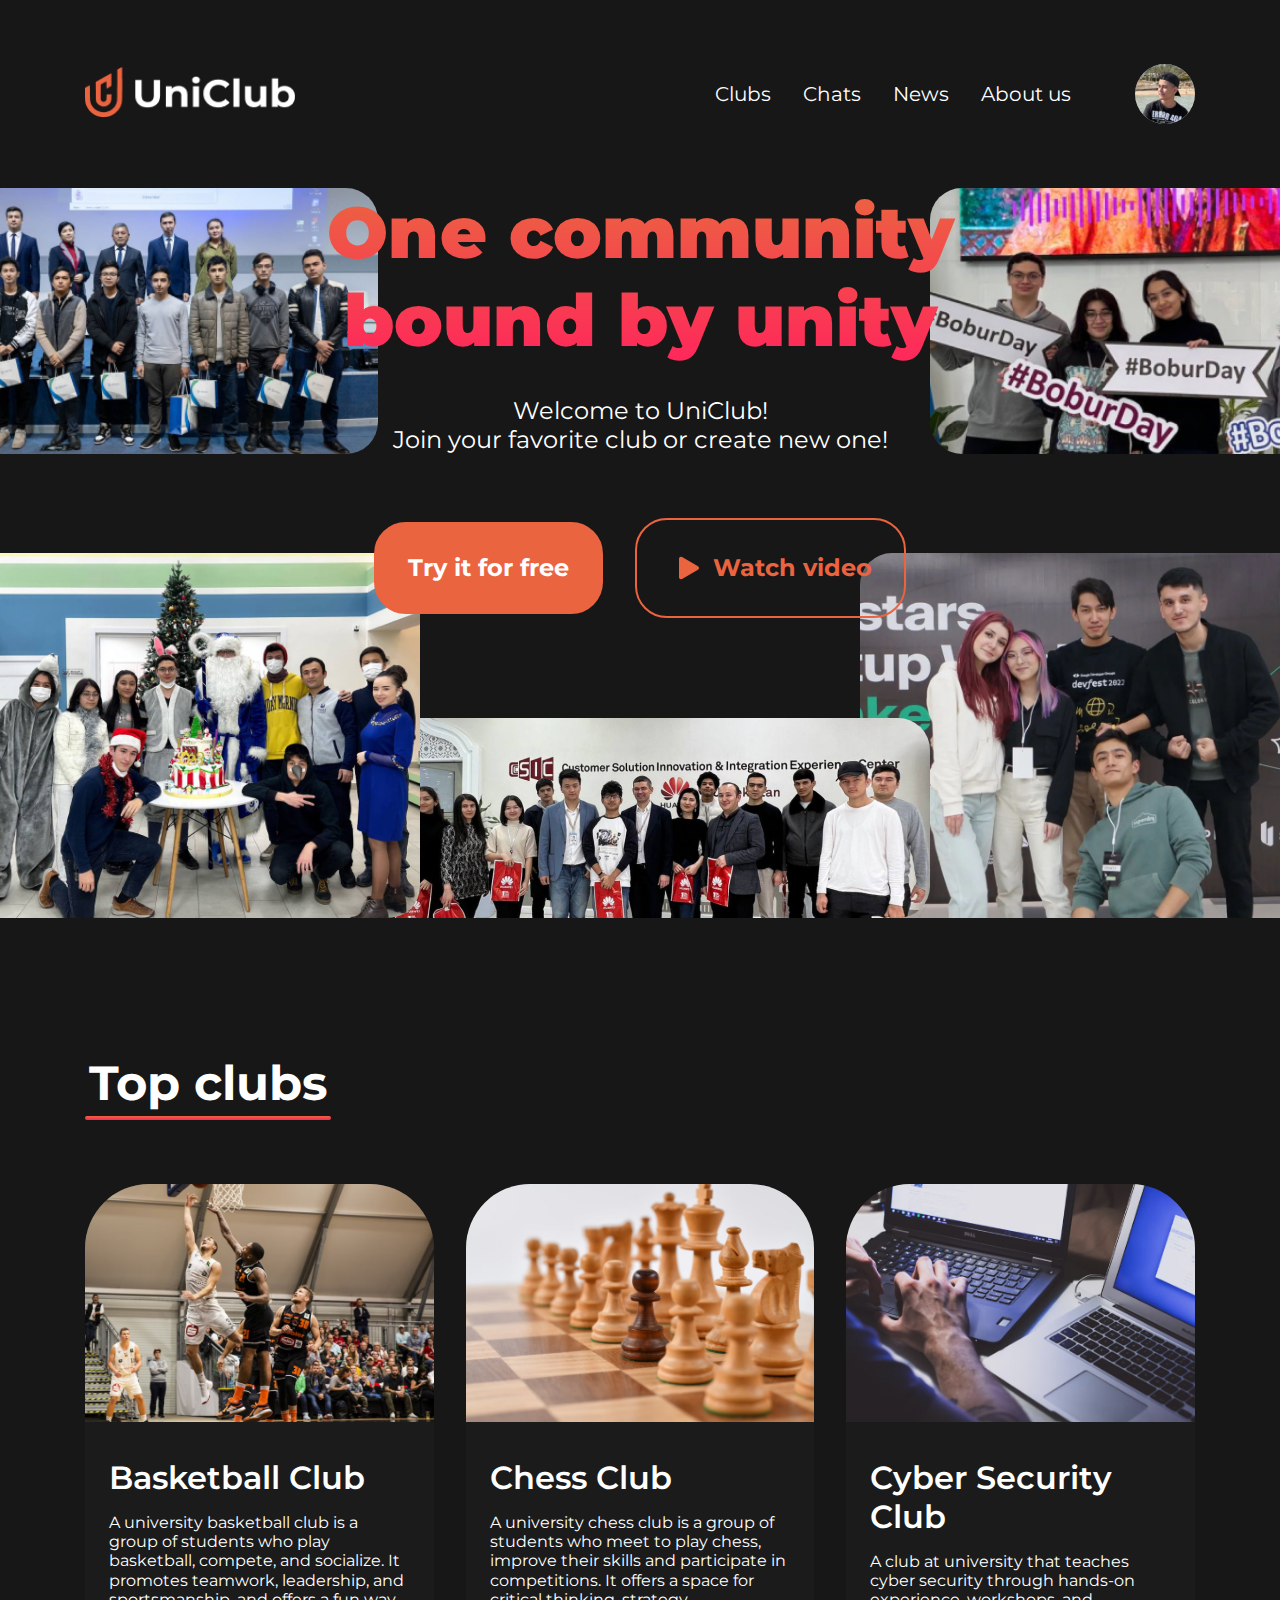
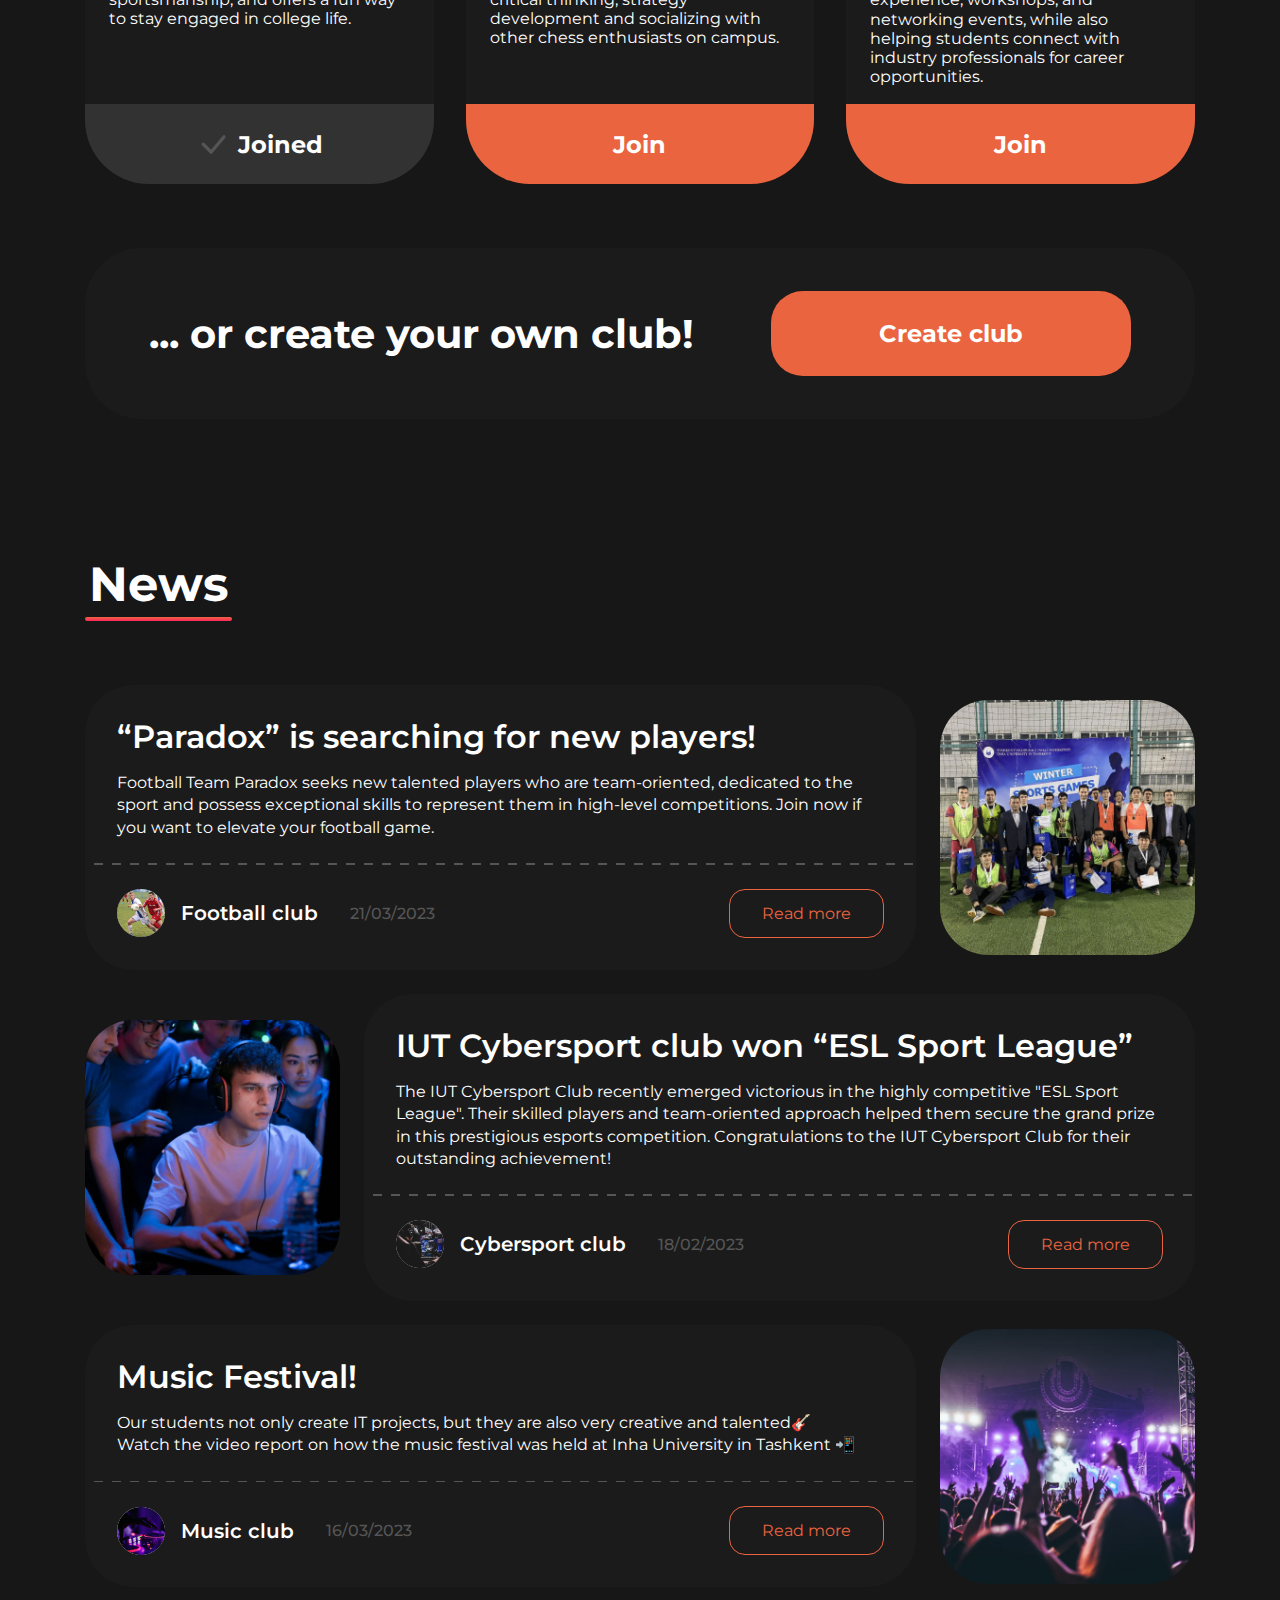
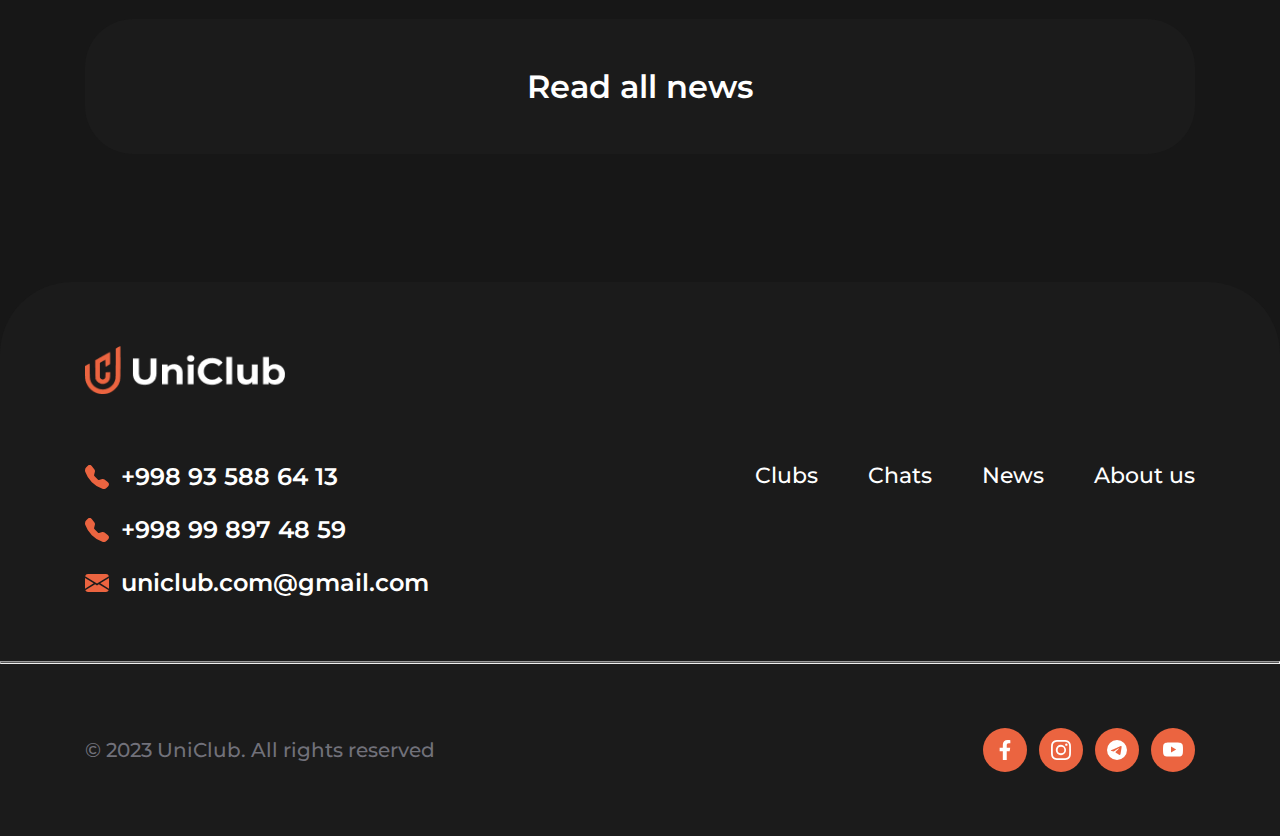
==== index.html @ 775b11ad "first commit" ====
<!DOCTYPE html>
<html lang="en">

<head>
    <meta charset="UTF-8">
    <meta http-equiv="X-UA-Compatible" content="IE=edge">
    <meta name="viewport" content="width=device-width, initial-scale=1.0">
    <title>UniClub / Main</title>
    <link rel="stylesheet" href="css/base.css">
    <link rel="stylesheet" href="css/style.css">
    <script defer src="scripts/video.js"></script>
    <script defer src="scripts/script.js"></script>
</head>

<body>
    <!-- svg sprites -->
    <svg style="display: none;" xmlns="http://www.w3.org/2000/svg">
        <symbol id="icon-play" viewBox="0 0 16 16">
            <path
                d="m11.596 8.697-6.363 3.692c-.54.313-1.233-.066-1.233-.697V4.308c0-.63.692-1.01 1.233-.696l6.363 3.692a.802.802 0 0 1 0 1.393z" />
        </symbol>

        <symbol id="icon-arrow__right" viewBox="0 0 16 16">
            <path
                d="M8 0a8 8 0 1 1 0 16A8 8 0 0 1 8 0zM4.5 7.5a.5.5 0 0 0 0 1h5.793l-2.147 2.146a.5.5 0 0 0 .708.708l3-3a.5.5 0 0 0 0-.708l-3-3a.5.5 0 1 0-.708.708L10.293 7.5H4.5z" />
        </symbol>

        <symbol id="icon-tel" viewBox="0 0 16 16">
            <path fill-rule="evenodd"
                d="M1.885.511a1.745 1.745 0 0 1 2.61.163L6.29 2.98c.329.423.445.974.315 1.494l-.547 2.19a.678.678 0 0 0 .178.643l2.457 2.457a.678.678 0 0 0 .644.178l2.189-.547a1.745 1.745 0 0 1 1.494.315l2.306 1.794c.829.645.905 1.87.163 2.611l-1.034 1.034c-.74.74-1.846 1.065-2.877.702a18.634 18.634 0 0 1-7.01-4.42 18.634 18.634 0 0 1-4.42-7.009c-.362-1.03-.037-2.137.703-2.877L1.885.511z" />
        </symbol>

        <symbol id="icon-mail" viewBox="0 0 16 16">
            <path
                d="M.05 3.555A2 2 0 0 1 2 2h12a2 2 0 0 1 1.95 1.555L8 8.414.05 3.555ZM0 4.697v7.104l5.803-3.558L0 4.697ZM6.761 8.83l-6.57 4.027A2 2 0 0 0 2 14h12a2 2 0 0 0 1.808-1.144l-6.57-4.027L8 9.586l-1.239-.757Zm3.436-.586L16 11.801V4.697l-5.803 3.546Z" />
        </symbol>

        <symbol id="icon-instagram" viewBox="0 0 16 16">
            <path
                d="M8 0C5.829 0 5.556.01 4.703.048 3.85.088 3.269.222 2.76.42a3.917 3.917 0 0 0-1.417.923A3.927 3.927 0 0 0 .42 2.76C.222 3.268.087 3.85.048 4.7.01 5.555 0 5.827 0 8.001c0 2.172.01 2.444.048 3.297.04.852.174 1.433.372 1.942.205.526.478.972.923 1.417.444.445.89.719 1.416.923.51.198 1.09.333 1.942.372C5.555 15.99 5.827 16 8 16s2.444-.01 3.298-.048c.851-.04 1.434-.174 1.943-.372a3.916 3.916 0 0 0 1.416-.923c.445-.445.718-.891.923-1.417.197-.509.332-1.09.372-1.942C15.99 10.445 16 10.173 16 8s-.01-2.445-.048-3.299c-.04-.851-.175-1.433-.372-1.941a3.926 3.926 0 0 0-.923-1.417A3.911 3.911 0 0 0 13.24.42c-.51-.198-1.092-.333-1.943-.372C10.443.01 10.172 0 7.998 0h.003zm-.717 1.442h.718c2.136 0 2.389.007 3.232.046.78.035 1.204.166 1.486.275.373.145.64.319.92.599.28.28.453.546.598.92.11.281.24.705.275 1.485.039.843.047 1.096.047 3.231s-.008 2.389-.047 3.232c-.035.78-.166 1.203-.275 1.485a2.47 2.47 0 0 1-.599.919c-.28.28-.546.453-.92.598-.28.11-.704.24-1.485.276-.843.038-1.096.047-3.232.047s-2.39-.009-3.233-.047c-.78-.036-1.203-.166-1.485-.276a2.478 2.478 0 0 1-.92-.598 2.48 2.48 0 0 1-.6-.92c-.109-.281-.24-.705-.275-1.485-.038-.843-.046-1.096-.046-3.233 0-2.136.008-2.388.046-3.231.036-.78.166-1.204.276-1.486.145-.373.319-.64.599-.92.28-.28.546-.453.92-.598.282-.11.705-.24 1.485-.276.738-.034 1.024-.044 2.515-.045v.002zm4.988 1.328a.96.96 0 1 0 0 1.92.96.96 0 0 0 0-1.92zm-4.27 1.122a4.109 4.109 0 1 0 0 8.217 4.109 4.109 0 0 0 0-8.217zm0 1.441a2.667 2.667 0 1 1 0 5.334 2.667 2.667 0 0 1 0-5.334z" />
        </symbol>

        <symbol id="icon-telegram" viewBox="0 0 16 16">
            <path
                d="M16 8A8 8 0 1 1 0 8a8 8 0 0 1 16 0zM8.287 5.906c-.778.324-2.334.994-4.666 2.01-.378.15-.577.298-.595.442-.03.243.275.339.69.47l.175.055c.408.133.958.288 1.243.294.26.006.549-.1.868-.32 2.179-1.471 3.304-2.214 3.374-2.23.05-.012.12-.026.166.016.047.041.042.12.037.141-.03.129-1.227 1.241-1.846 1.817-.193.18-.33.307-.358.336a8.154 8.154 0 0 1-.188.186c-.38.366-.664.64.015 1.088.327.216.589.393.85.571.284.194.568.387.936.629.093.06.183.125.27.187.331.236.63.448.997.414.214-.02.435-.22.547-.82.265-1.417.786-4.486.906-5.751a1.426 1.426 0 0 0-.013-.315.337.337 0 0 0-.114-.217.526.526 0 0 0-.31-.093c-.3.005-.763.166-2.984 1.09z" />
        </symbol>

        <symbol id="icon-youtube" viewBox="0 0 16 16">
            <path
                d="M8.051 1.999h.089c.822.003 4.987.033 6.11.335a2.01 2.01 0 0 1 1.415 1.42c.101.38.172.883.22 1.402l.01.104.022.26.008.104c.065.914.073 1.77.074 1.957v.075c-.001.194-.01 1.108-.082 2.06l-.008.105-.009.104c-.05.572-.124 1.14-.235 1.558a2.007 2.007 0 0 1-1.415 1.42c-1.16.312-5.569.334-6.18.335h-.142c-.309 0-1.587-.006-2.927-.052l-.17-.006-.087-.004-.171-.007-.171-.007c-1.11-.049-2.167-.128-2.654-.26a2.007 2.007 0 0 1-1.415-1.419c-.111-.417-.185-.986-.235-1.558L.09 9.82l-.008-.104A31.4 31.4 0 0 1 0 7.68v-.123c.002-.215.01-.958.064-1.778l.007-.103.003-.052.008-.104.022-.26.01-.104c.048-.519.119-1.023.22-1.402a2.007 2.007 0 0 1 1.415-1.42c.487-.13 1.544-.21 2.654-.26l.17-.007.172-.006.086-.003.171-.007A99.788 99.788 0 0 1 7.858 2h.193zM6.4 5.209v4.818l4.157-2.408L6.4 5.209z" />
        </symbol>

        <symbol id="icon-facebook" viewBox="0 0 320 512">
            <path
                d="M279.14 288l14.22-92.66h-88.91v-60.13c0-25.35 12.42-50.06 52.24-50.06h40.42V6.26S260.43 0 225.36 0c-73.22 0-121.08 44.38-121.08 124.72v70.62H22.89V288h81.39v224h100.17V288z" />
        </symbol>

        <symbol id="icon-search" viewBox="0 0 512 512">
            <path
                d="M416 208c0 45.9-14.9 88.3-40 122.7L502.6 457.4c12.5 12.5 12.5 32.8 0 45.3s-32.8 12.5-45.3 0L330.7 376c-34.4 25.2-76.8 40-122.7 40C93.1 416 0 322.9 0 208S93.1 0 208 0S416 93.1 416 208zM208 352a144 144 0 1 0 0-288 144 144 0 1 0 0 288z" />
        </symbol>

        <symbol id="icon-chevron_down" viewBox="0 0 448 512">
            <path
                d="M201.4 406.6c12.5 12.5 32.8 12.5 45.3 0l192-192c12.5-12.5 12.5-32.8 0-45.3s-32.8-12.5-45.3 0L224 338.7 54.6 169.4c-12.5-12.5-32.8-12.5-45.3 0s-12.5 32.8 0 45.3l192 192z" />
        </symbol>

        <symbol id="icon-check" viewBox="0 0 16 16">
            <path
                d="M12.736 3.97a.733.733 0 0 1 1.047 0c.286.289.29.756.01 1.05L7.88 12.01a.733.733 0 0 1-1.065.02L3.217 8.384a.757.757 0 0 1 0-1.06.733.733 0 0 1 1.047 0l3.052 3.093 5.4-6.425a.247.247 0 0 1 .02-.022Z" />
        </symbol>

        <symbol id="icon-close" viewBox="0 0 384 512">
            <path
                d="M342.6 150.6c12.5-12.5 12.5-32.8 0-45.3s-32.8-12.5-45.3 0L192 210.7 86.6 105.4c-12.5-12.5-32.8-12.5-45.3 0s-12.5 32.8 0 45.3L146.7 256 41.4 361.4c-12.5 12.5-12.5 32.8 0 45.3s32.8 12.5 45.3 0L192 301.3 297.4 406.6c12.5 12.5 32.8 12.5 45.3 0s12.5-32.8 0-45.3L237.3 256 342.6 150.6z" />
        </symbol>
    </svg>

    <header class="header">
        <nav class="nav container">

            <a href="index.html" class="nav-logo">
                <img src="images/logo.png" alt="UniClub">
            </a>

            <div class="nav-panel">
                <ul>
                    <li class="nav-list">
                        <a class="nav-link" href="clubs.html">Clubs</a>
                    </li>
                    <li class="nav-list">
                        <a class="nav-link" href="chats.html">Chats</a>
                    </li>
                    <li class="nav-list">
                        <a class="nav-link" href="news.html">News</a>
                    </li>
                    <li class="nav-list">
                        <a class="nav-link" href="about.html">About us</a>
                    </li>
                </ul>

                <a class="nav-user__profile" href="#!">
                    <img src="images/team-photos/team-6.jpg" alt="">
                </a>
            </div>

        </nav>
    </header>

    <main>
        <section class="intro">
            <div class="intro-content container">
                <h1 class="intro-title title">One community bound by unity</h1>
                <p class="intro-text">Welcome to UniClub! <br> Join your favorite club or create new one!</p>

                <div class="intro-buttons">
                    <a href="#!" class="intro-buttons__contact">Try it for free</a>
                    <a href="#!" class="intro-buttons__watch watch_video-btn">
                        <svg width="40" height="40">
                            <use href="#icon-play"></use>
                        </svg>
                        Watch video
                    </a>
                </div>
            </div>
            <div class="intro-images">
                <img class="intro-img1" src="images/intro-photos/intro1.jpg" alt="">
                <img class="intro-img2" src="images/intro-photos/intro2.jpg" alt="">
                <img class="intro-img3" src="images/intro-photos/intro3.jpg" alt="">
                <img class="intro-img4" src="images/intro-photos/intro4.jpg" alt="">
                <img class="intro-img5" src="images/intro-photos/intro5.jpg" alt="">
            </div>
            <div class="video-overlay hidden">
                <div class="video">
                </div>

                <button class="video-close">
                    <svg width="48" height="48">
                        <use href="#icon-close"></use>
                    </svg>
                </button>
            </div>
        </section>

        <section class="clubs">
            <div class="container">
                <h2 class="clubs-title">Top clubs</h2>
                <div class="clubs-cards">
                    <div class="clubs-card">
                        <img src="images/intro-photos/topClubs1.jpg" alt="" class="clubs-card__img">

                        <div class="clubs-card__descr">
                            <h3 class="clubs-card__name">Basketball Club</h3>
                            <p class="clubs-card__text">A university basketball club is a group of students who play
                                basketball, compete, and socialize. It promotes teamwork, leadership, and sportsmanship,
                                and
                                offers a fun way to stay engaged in college life.</p>
                            <a href="#!" class="clubs-card__button joined">
                                <svg width="35" height="35">
                                    <use href="#icon-check"></use>
                                </svg>
                                Joined</a>
                        </div>
                    </div>
                    <div class="clubs-card">
                        <img src="images/intro-photos/topClubs2.jpg" alt="" class="clubs-card__img">

                        <div class="clubs-card__descr">
                            <h3 class="clubs-card__name">Chess Club</h3>
                            <p class="clubs-card__text">A university chess club is a group of students who meet to play
                                chess, improve their skills and participate in competitions. It offers a space for
                                critical thinking, strategy development and socializing with other chess enthusiasts on
                                campus.</p>
                            <a href="clubs.html" class="clubs-card__button">Join</a>
                        </div>
                    </div>
                    <div class="clubs-card">
                        <img src="images/intro-photos/topClubs3.jpg" alt="" class="clubs-card__img">

                        <div class="clubs-card__descr">
                            <h3 class="clubs-card__name">Cyber Security Club</h3>
                            <p class="clubs-card__text">A club at university that teaches cyber security through
                                hands-on experience, workshops, and networking events, while also helping students
                                connect with industry professionals for career opportunities.</p>
                            <a href="clubs.html" class="clubs-card__button">Join</a>
                        </div>
                    </div>
                </div>
                <div class="clubs-create">
                    <div class="clubs-create__text">... or create your own club!</div>
                    <a href="clubs.html" class="clubs-create__button">Create club</a>
                </div>
            </div>
        </section>

        <section class="main_news">
            <div class="container">
                <h2 class="main_news-title">News</h2>

                <div class="main_news-posts">
                    <div class="main_news-post">
                        <div class="main_news-post__descr">
                            <div>
                                <h3 class="main_news-post__title">“Paradox” is searching for new players!</h3>
                                <p class="main_news-post__text">Football Team Paradox seeks new talented players who are
                                    team-oriented, dedicated to the
                                    sport and possess exceptional skills to represent them in high-level competitions.
                                    Join
                                    now if you want to elevate your football game.</p>
                            </div>

                            <hr class="main_news-post__line">

                            <div>
                                <div class="main_news-post__info">
                                    <div class="main_news-post__club">
                                        <img src="images/post-photos/profile-1.jpg" alt="">
                                        <p class="main_news-post__name">Football club</p>
                                        <p class="main_news-post__date">21/03/2023</p>
                                    </div>

                                    <a href="news.html" class="read_more">
                                        Read more
                                    </a>
                                </div>
                            </div>
                        </div>

                        <img class="main_news-post__image" src="images/post-photos/post1.jpg" alt="">
                    </div>

                    <div class="main_news-post">
                        <img class="main_news-post__image" src="images/post-photos/post2.jpg" alt="">

                        <div class="main_news-post__descr">
                            <div>
                                <h3 class="main_news-post__title">IUT Cybersport club won “ESL Sport League”</h3>
                                <p class="main_news-post__text">The IUT Cybersport Club recently emerged victorious in
                                    the highly competitive "ESL Sport League". Their skilled players and team-oriented
                                    approach helped them secure the grand prize in this prestigious esports competition.
                                    Congratulations to the IUT Cybersport Club for their outstanding achievement!</p>
                            </div>

                            <hr class="main_news-post__line">

                            <div>
                                <div class="main_news-post__info">
                                    <div class="main_news-post__club">
                                        <img src="images/post-photos/profile-2.jpg" alt="">
                                        <p class="main_news-post__name">Cybersport club</p>
                                        <p class="main_news-post__date">18/02/2023</p>
                                    </div>

                                    <a href="news.html" class="read_more">
                                        Read more
                                    </a>
                                </div>
                            </div>
                        </div>
                    </div>

                    <div class="main_news-post">
                        <div class="main_news-post__descr">
                            <div>
                                <h3 class="main_news-post__title">Music Festival!</h3>
                                <p class="main_news-post__text">Our students not only create IT projects, but they are
                                    also very creative and talented🎸<br>
                                    Watch the video report on how the music festival was held at Inha University in
                                    Tashkent 📲</p>
                            </div>

                            <hr class="main_news-post__line">

                            <div>
                                <div class="main_news-post__info">
                                    <div class="main_news-post__club">
                                        <img src="images/post-photos/profile-3.jpg" alt="">
                                        <p class="main_news-post__name">Music club</p>
                                        <p class="main_news-post__date">16/03/2023</p>
                                    </div>

                                    <a href="news.html" class="read_more">
                                        Read more
                                    </a>
                                </div>
                            </div>
                        </div>

                        <img class="main_news-post__image" src="images/post-photos/post3.jpg" alt="">
                    </div>
                </div>

                <a href="news.html" class="main_news__read_all">Read all news</a>
            </div>
        </section>
    </main>

    <footer class="footer">
        <div class="container">
            <a class="footer-logo" href="index.html">
                <img src="images/logo.png" alt="">
            </a>

            <div class="footer-info">
                <div class="footer-contacts">
                    <a href="tel:+998935886413">
                        <svg width="24px" height="24px">
                            <use href="#icon-tel"></use>
                        </svg> +998 93 588 64 13</a>
                    <a href="tel:+998998974859">
                        <svg width="24px" height="24px">
                            <use href="#icon-tel"></use>
                        </svg> +998 99 897 48 59</a>
                    <a href="mailto:uniclub.com@gmail.com">
                        <svg width="24px" height="24px">
                            <use href="#icon-mail"></use>
                        </svg> uniclub.com@gmail.com</a>
                </div>
                <ul class="footer-menu">
                    <li class="footer-list"><a class="footer-link" href="clubs.html">Clubs</a></li>
                    <li class="footer-list"><a class="footer-link" href="chats.html">Chats</a></li>
                    <li class="footer-list"><a class="footer-link" href="news.html">News</a></li>
                    <li class="footer-list"><a class="footer-link" href="about.html">About us</a></li>
                </ul>
            </div>

        </div>
        <hr class="footer-line">
        <div class="container">
            <div class="footer-extra">
                <p class="footer-rights">© 2023 UniClub. All rights reserved</p>
                <div class="footer-extra__socials">
                    <a href="#!">
                        <svg width="20px" height="20px">
                            <use href="#icon-facebook"></use>
                        </svg>
                    </a>
                    <a href="#!">
                        <svg width="20px" height="20px">
                            <use href="#icon-instagram"></use>
                        </svg>
                    </a>
                    <a href="#!">
                        <svg width="20px" height="20px">
                            <use href="#icon-telegram"></use>
                        </svg>
                    </a>
                    <a href="https://www.youtube.com/@UniClub13/about">
                        <svg width="20px" height="20px">
                            <use href="#icon-youtube"></use>
                        </svg>
                    </a>
                </div>
            </div>
        </div>
    </footer>
</body>

</html>
---- css/base.css ----
:root {
    --main: #171717;
    --extra: #EB6440;
    --extra-bg: #1B1B1B;
    --title: linear-gradient(180deg, #EB6440 0%, #FF275B 100%);
    --text: #FFFFFF;
    --footer-rights: #71717A;
    --additional: #555555;
    --join: #323232;

    --indent-lg: 128px;
    --indent-md: 64px;
    --indent-sm: 32px;
}

@font-face {
    font-family: 'Montserrat';
    font-weight: 400;
    src: url("../fonts/Montserrat/Montserrat-Regular.ttf");
}

@font-face {
    font-family: 'Montserrat';
    font-weight: 500;
    src: url("../fonts/Montserrat/Montserrat-Medium.ttf");
}

@font-face {
    font-family: 'Montserrat';
    font-weight: 600;
    src: url("../fonts/Montserrat/Montserrat-SemiBold.ttf");
}

@font-face {
    font-family: 'Montserrat';
    font-weight: 700;
    src: url("../fonts/Montserrat/Montserrat-Bold.ttf");
}

@font-face {
    font-family: 'Montserrat';
    font-weight: 900;
    src: url("../fonts/Montserrat/Montserrat-Black.ttf");
}

* {
    margin: 0;
    padding: 0;
    box-sizing: border-box;
    font-family: 'Montserrat';
    font-weight: 400;
}

.title {
    font-size: 72px;
    font-weight: 900;
}

a, a:hover {
    text-decoration: none;
}

a.active {
    color: var(--extra);
}

li {
    list-style: none;
}

p, ul, ol {
    margin-bottom: 0;
}

button {
    background: transparent;
    border: none;
    outline: none;
}

body {
    background: var(--main);
    color: var(--text);
}

.container {
    width: 100%;
    height: 100%;
    margin: 0 auto;
    padding-left: 15px !important;
    padding-right: 15px !important;
}

@media (min-width: 576px) {
    .container {
        max-width: 540px;
    }
}

@media (min-width: 768px) {
    .container {
        max-width: 720px;
    }
}

@media (min-width: 992px) {
    .container {
        max-width: 960px;
    }
}

@media (min-width: 1200px) {
    .container {
        max-width: 1140px;
    }
}

@media (min-width: 1400px) {
    .container {
        max-width: 1320px;
    }
}
---- css/style.css ----
/* header start */
.header {
    padding: var(--indent-md) 0;
}

.nav {
    display: flex;
    align-items: center;
    justify-content: space-between;
}

.nav-logo img {
    height: 50px;
    width: 210px;
}

.nav-panel {
    display: flex;
    align-items: center;
    justify-content: space-between;
}

.nav-panel ul {
    display: flex;
    align-items: center;
    justify-content: center;
    margin-right: var(--indent-md);
}

.nav-list:not(:last-of-type) {
    margin-right: var(--indent-sm);
}

.nav-link {
    font-size: 20px;
    color: var(--text);
    transition: 0.2s;
}

.nav-link:not(.active):hover {
    opacity: 0.7;
}

.nav-user__profile {
    border-radius: 50%;
    overflow: hidden;
    display: flex;
    align-items: center;
    justify-content: center;
}

.nav-user__profile img {
    width: 60px;
    height: 60px;
}
/* header end */

/* footer start */
.footer {
    background: var(--extra-bg);
    border-top-left-radius: 72px;
    border-top-right-radius: 72px;
    padding-top: var(--indent-md);
    padding-bottom: var(--indent-md);
}

a.footer-logo {
    display: block;
    margin-bottom: var(--indent-md);
}

.footer-logo img {
    width: 200px;
    height: 48px;
}

.footer-info {
    display: flex;
    align-items: flex-start;
    justify-content: space-between;
}

.footer-contacts {
    display: flex;
    flex-direction: column;
    align-items: flex-start;
}

.footer-contacts > a:not(:last-child) {
    margin-bottom: 24px;
}

.footer-contacts > a {
    font-weight: 600;
    font-size: 24px;
    color: var(--text);
    display: flex;
    align-items: center;
    transition: 0.2s;
}

.footer-contacts > a:hover {
    opacity: 0.8;
}

.footer-contacts > a svg {
    margin-right: 12px;
    fill: var(--extra);
}

.footer-menu {
    display: flex;
}

.footer-list:not(:last-of-type) {
    margin-right: 50px;
}

.footer-link {
    font-weight: 500;
    font-size: 22px;
    color: var(--text);
    transition: 0.2s;
}

.footer-link:not(.active):hover {
    opacity: 0.7;
}

.footer-line {
    width: 100%;
    height: 3px;
    background: var(--additional);
    margin: var(--indent-md) 0;
}

.footer-extra {
    display: flex;
    align-items: center;
    justify-content: space-between;
}

.footer-rights {
    font-weight: 500;
    font-size: 20px;
    color: var(--footer-rights);
}

.footer-extra__socials {
    display: flex;
    align-items: center;
    justify-content: space-between;
}

.footer-extra__socials > a {
    padding: 12px;
    background: var(--extra);
    border-radius: 50%;
    display: flex;
    align-items: center;
    justify-content: center;
    transition: 0.2s;
}

.footer-extra__socials > a:hover {
    scale: 0.95;
}

.footer-extra__socials > a svg {
    fill: var(--text);
}

.footer-extra__socials > a:not(:last-child) {
    margin-right: 12px;
}

/* footer end */

/* PAGE MAIN start */

/* section.intro start */
.intro {
    position: relative;
    margin-bottom: var(--indent-lg);
}

.intro-content {
    display: flex;
    flex-direction: column;
    align-items: center;
    padding-bottom: 300px;
}

.intro-title {
    background: var(--title);
    background-clip: text;
    -webkit-background-clip: text;
    -webkit-text-fill-color: transparent;
    margin-bottom: var(--indent-sm);
    max-width: 650px;
    text-align: center;
}

.intro-text {
    width: 550px;
    font-size: 24px;
    text-align: center;
    margin-bottom: var(--indent-md);
}

.intro-buttons {
    display: flex;
    align-items: center;
    justify-content: center;
}

.intro-buttons > a {
    padding: 28px 32px;
    border: 2px solid var(--extra);
    border-radius: 32px;
    font-size: 24px;
    line-height: 32px;
    font-weight: 700;
    transition: 0.2s;
}
.intro-buttons > a:hover {
    opacity: 0.8;
}

.intro-buttons__contact {
    color: var(--text);
    background: var(--extra);
    margin-right: var(--indent-sm);
}

.intro-buttons__watch {
    display: flex;
    align-items: center;
    color: var(--extra);
}

.intro-buttons__watch svg {
    fill: var(--extra);
    margin-right: 4px;
}

.intro-images {
    position: absolute;
    top: 0;
    left: 0;
    right: 0;
    bottom: 0;
    overflow: hidden;
    z-index: -1;
}

.intro-images > img {
    border-radius: 32px;
    position: absolute;
    object-fit: cover;
}

.intro-img1 {
    width: 480px;
    height: 266px;
    top: 0;
    left: -130px;
    left: -8%;
}

.intro-img4 {
    width: 480px;
    height: 266px;
    top: 0;
    right: -130px;
}

.intro-img5 {
    width: 500px;
    height: 365px;
    bottom: 0;
    left: -80px;
}

.intro-img3 {
    width: 580px;
    height: 200px;
    bottom: 0;
    left: 50%;
    transform: translateX(-50%);
}

.intro-img2 {
    width: 500px;
    height: 365px;
    bottom: 0;
    right: -80px;
}


.video-overlay {
    width: 100%;
    height: 100%;
    position: fixed;
    top: 0;
    left: 0;
    background: #000000cd;
    z-index: 999;
    display: flex;
    align-items: center;
    justify-content: center;
    transition: .2s;
    opacity: 1;
    visibility: visible;
}

.video-overlay.hidden {
    opacity: 0;
    visibility: hidden;
}



.video iframe {
    border-radius: 32px;
}

.video-close {
    position: absolute;
    right: var(--indent-md);
    top: var(--indent-md);
    cursor: pointer;
    transition: .2s;
}

.video-close:hover {
    opacity: .8;
}

.video-close svg {
    fill: var(--text);
}



/* section.intro end */

/* section.clubs start */
.clubs-title {
    font-weight: 700;
    font-size: 48px;
    color: var(--text);
    position: relative;
    width: fit-content;
    padding: 8px 4px;
    margin-bottom: var(--indent-md);
}

.clubs-title::after {
    content: "";
    width: 100%;
    height: 4px;
    background: var(--title);
    position: absolute;
    bottom: 0;
    left: 0;
    border-radius: 30px;
}

.clubs-cards {
    display: grid;
    grid-template-columns: repeat(3, 1fr);
    gap: 0 32px;
    margin-bottom: var(--indent-md);
}

.clubs-card {
    height: 600px;
    background: var(--extra-bg);
    border-radius: 64px;
    overflow: hidden;
    position: relative;
}

.clubs-card__img {
    object-fit: cover;
    width: 100%;
    height: auto;
    margin-bottom: var(--indent-sm);
}

.clubs-card__descr {
    padding: 0 24px;
}

.clubs-card__name {
    font-weight: 600;
    font-size: 32px;
    color: var(--text);
    margin-bottom: 16px;
}

.clubs-card__text {
    font-weight: 400;
    font-size: 16px;
    color: var(--text);
    margin-bottom: 40px;
    line-height: 120%;
}

.clubs-card__button {
    position: absolute;
    bottom: 0;
    left: 0;
    right: 0;
    font-weight: 700;
    font-size: 24px;
    color: var(--text);
    background: var(--extra);
    display: flex;
    align-items: center;
    justify-content: center;
    transition: 0.3s;
    height: 80px;
}

.clubs-card__button:not(.joined):hover {
    opacity: 0.7;
}

.clubs-card__button.joined {
    background: var(--join);
    cursor: auto;
}

.clubs-card__button.joined svg {
    fill: var(--additional);
    margin-right: 8px;
}

.clubs-create {
    width: 100%;
    padding: 43px 64px;
    background: var(--extra-bg);
    border-radius: 56px;
    display: flex;
    align-items: center;
    justify-content: space-between;
    margin-bottom: var(--indent-lg);
}

.clubs-create__text {
    font-weight: 700;
    font-size: 40px;
    color: var(--text);
}

.clubs-create__button {
    font-weight: 700;
    font-size: 24px;
    color: var(--text);
    padding: 28px 108px;
    background: var(--extra);
    border-radius: 32px;
    transition: 0.2s linear;
}

.clubs-create__button:hover {
    opacity: 0.8;
}
/* section.clubs end */

/* section.main_news start */
.main_news-title {
    font-weight: 700;
    font-size: 48px;
    color: var(--text);
    position: relative;
    width: fit-content;
    padding: 8px 4px;
    margin-bottom: var(--indent-md);
}

.main_news-title::after {
    content: "";
    width: 100%;
    height: 4px;
    background: var(--title);
    position: absolute;
    bottom: 0;
    left: 0;
    border-radius: 30px;
}

.main_news-post__descr {
    border-radius: 48px;
    padding: var(--indent-sm) 0;
    background: var(--extra-bg);
    margin-right: 24px;
    width: 100%;
}

.main_news-post__descr:nth-child(2n) {
    margin-right: 0;
    margin-left: 24px;
}

.main_news-post__descr > div {
    padding: 0 var(--indent-sm);
}

.main_news-post__title {
    font-weight: 600;
    font-size: 32px;
    color: var(--text);
    margin-bottom: 16px;
}

.main_news-post {
    display: flex;
    align-items: center;
    justify-content: space-between;
    margin-bottom: 24px;
}

.main_news-post__text {
    font-weight: 400;
    font-size: 16px;
    color: var(--text);
    line-height: 140%;
}

.main_news-post__line {
    height: 1.5px;
    border: none;
    background: linear-gradient(to right, transparent 50%, var(--additional) 0%),
        transparent;
    background-size: 18px 1px, 100% 1px;
    margin: 24px 0;
}

.main_news-post__info {
    display: flex;
    align-items: center;
    justify-content: space-between;
}

.main_news-post__club {
    display: flex;
    align-items: center;
}

.main_news-post__club > img {
    width: 48px;
    height: 48px;
    object-fit: cover;
    border-radius: 50%;
    margin-right: 16px;
}

.main_news-post__name {
    font-weight: 600;
    font-size: 20px;
    color: var(--text);
    margin-right: 32px;
}

.main_news-post__date {
    font-weight: 500;
    font-size: 16px;
    color: var(--additional);
}

.main_news-post__info > .read_more {
    font-weight: 400;
    font-size: 16px;
    color: var(--extra);
    padding: 14px 32px;
    border-radius: 16px;
    border: 1px solid var(--extra);
    transition: 0.2s;
}

.main_news-post__info > .read_more:hover {
    opacity: 0.8;
}

.main_news-post__image {
    width: 255px;
    height: 255px;
    border-radius: 48px;
}

.main_news-posts {
    margin-bottom: var(--indent-sm);
}

.main_news__read_all {
    display: flex;
    align-items: center;
    justify-content: center;
    width: 100%;
    padding: 48px 0;
    border-radius: 48px;
    background: var(--extra-bg);
    color: var(--text);
    font-weight: 600;
    font-size: 32px;
    transition: .2s;
}

.main_news__read_all:hover {
    opacity: .7;
}

.main_news {
    margin-bottom: var(--indent-lg);
}

/* section.main_news end */

/* PAGE MAIN end */

/* PAGE ABOUT US start */

/* section.who start */
.who {
    position: relative;
    margin-bottom: var(--indent-lg);
}

.who-content {
    display: flex;
    flex-direction: column;
    align-items: center;
    padding-bottom: 300px;
}

.who-title {
    background: var(--title);
    background-clip: text;
    -webkit-background-clip: text;
    -webkit-text-fill-color: transparent;
    margin-bottom: var(--indent-sm);
}

.who-text {
    width: 550px;
    font-size: 24px;
    text-align: center;
    margin-bottom: var(--indent-md);
}

.who-buttons {
    display: flex;
    align-items: center;
    justify-content: center;
}

.who-buttons > a {
    padding: 28px 32px;
    border: 2px solid var(--extra);
    border-radius: 32px;
    font-size: 24px;
    line-height: 32px;
    font-weight: 700;
    transition: 0.2s;
}
.who-buttons > a:hover {
    opacity: 0.8;
}

.who-buttons__contact {
    color: var(--text);
    background: var(--extra);
    margin-right: var(--indent-sm);
}

.who-buttons__watch {
    display: flex;
    align-items: center;
    color: var(--extra);
}

.who-buttons__watch svg {
    fill: var(--extra);
    margin-right: 4px;
}

.who-images {
    position: absolute;
    top: 0;
    left: 0;
    right: 0;
    bottom: 0;
    overflow: hidden;
    z-index: -1;
}

.who-images > img {
    border-radius: 32px;
    position: absolute;
    object-fit: cover;
}

.who-img1 {
    width: 480px;
    height: 266px;
    top: 0;
    left: -130px;
}

.who-img4 {
    width: 480px;
    height: 266px;
    top: 0;
    right: -130px;
}

.who-img5 {
    width: 500px;
    height: 365px;
    bottom: 0;
    left: -80px;
}

.who-img3 {
    width: 580px;
    height: 200px;
    bottom: 0;
    left: 50%;
    transform: translateX(-50%);
}

.who-img2 {
    width: 500px;
    height: 365px;
    bottom: 0;
    right: -80px;
}

/* section.who end */

/* section.team start */
.team {
    margin-bottom: var(--indent-lg);
}

.team-title {
    text-align: center;
    margin-bottom: var(--indent-md);
    font-weight: 700;
    color: var(--text);
}

.team-title span {
    font-weight: 700;
    color: var(--extra);
}

.team-members {
    width: 100%;
    padding: 96px;
    background: var(--extra-bg);
    border-radius: 96px;
    display: grid;
    grid-template-columns: repeat(3, 1fr);
    gap: 72px 56px;
    margin-bottom: var(--indent-md);
}

.team-member {
    display: flex;
    flex-direction: column;
    align-items: center;
}

.team-member__img {
    border-radius: 50%;
    width: 144px;
    height: 144px;
    margin-bottom: var(--indent-sm);
    object-fit: cover;
}

.team-member__name {
    font-size: 24px;
    font-weight: 700;
    color: var(--text);
    margin-bottom: 4px;
}

.team-member__role {
    font-size: 20px;
    font-weight: 600;
    color: var(--extra);
}

.team-invite {
    width: 100%;
    padding: var(--indent-md) 96px;
    background: var(--extra-bg);
    border-radius: 96px;
    display: flex;
    flex-direction: column;
    align-items: flex-start;
}

.team-invite__title {
    font-weight: 700;
    font-size: 48px;
    color: var(--extra);
    margin-bottom: 56px;
}

.team-invite__title span {
    font-weight: 700;
    color: var(--text);
}

.team-invite__contact {
    font-weight: 700;
    font-size: 24px;
    color: var(--text);
    display: flex;
    align-items: center;
    padding: 28px 32px;
    background: var(--extra);
    border-radius: 32px;
    transition: 0.2s;
}

.team-invite__contact:hover {
    opacity: 0.8;
}

.team-invite__contact svg {
    margin-left: 12px;
    fill: var(--text);
}

/* section.team end */

/* PAGE ABOUT US end */

/* PAGE NEWS start */
.news {
    margin-bottom: var(--indent-lg);
}

.news-title {
    text-align: center;
    margin: var(--indent-md) auto;
    font-weight: 700;
    color: var(--extra);
}

.news-filters {
    display: flex;
    align-items: center;
    justify-content: space-between;
    margin-bottom: var(--indent-md);
}

.news-filters__search {
    display: flex;
    align-items: center;
    justify-content: flex-start;
    flex-direction: row-reverse;
    width: 100%;
    margin-right: var(--indent-sm);
    transition: 0.2s;
}

.news-filters__btn {
    padding: 22px 0 22px 24px;
    border-top-left-radius: 24px;
    border-bottom-left-radius: 24px;
    background: var(--extra-bg);
    border: 2px solid var(--extra-bg);
    border-right: 0 !important;
    transition: 0.2s;
}

.news-filters__search:hover {
    opacity: 0.9;
}

.news-filters__btn svg {
    fill: var(--additional);
}

.news-filters__search input {
    border-top-right-radius: 24px;
    border-bottom-right-radius: 24px;
    background: var(--extra-bg);
    height: 100%;
    width: 100%;
    padding: 22px 24px 22px 16px;
    border: none;
    outline: none;
    font-size: 20px;
    font-weight: 600;
    color: var(--additional);
    border: 2px solid var(--extra-bg);
    border-left: 0 !important;
    transition: 0.2s;
}

.news-filters__search input:focus {
    border-color: var(--extra);
}

.news-filters__search input:focus + .news-filters__btn {
    border-color: var(--extra);
}

.news-filters__categories {
    border-radius: 24px;
    padding: 24px;
    background: var(--extra-bg);
    display: flex;
    align-items: center;
    justify-content: center;
    transition: 0.2s;
}

.news-filters__categories:hover {
    background: #313131;
}

.news-filters__categories svg {
    fill: var(--additional);
}

.news-filters__sort {
    font-size: 20px;
    font-weight: 600;
    color: var(--additional);
    margin-left: 16px;
}

.news-cards {
    display: grid;
    gap: 33px;
    grid-template-columns: repeat(3, 1fr);
    margin-bottom: var(--indent-lg);
}

.news-card {
    display: flex;
    flex-direction: column;
    align-items: center;
    background: var(--extra-bg);
    border-radius: 40px;
    overflow: hidden;
    min-height: 420px;
    position: relative;
    transition: 0.2s linear;
}

.news-card:hover {
    opacity: 0.8;
}

.news-img {
    object-fit: cover;
    width: 100%;
    height: 200px;
}

.news-details {
    padding: 24px;
}

.news-club {
    display: flex;
    align-items: center;
    margin-bottom: 12px;
}

.news-club__img {
    width: 30px;
    height: 30px;
    border-radius: 50%;
    margin-right: 8px;
    object-fit: cover;
}

.news-club__name {
    font-weight: 600;
    font-size: 16px;
    color: var(--extra);
}

.news-card__title {
    font-weight: 700;
    font-size: 20px;
    color: var(--text);
    line-height: 130%;
    margin-bottom: 40px;
}

.news-date,
.news-average_time {
    font-weight: 700;
    font-size: 16px;
    color: var(--additional);
    position: absolute;
    bottom: 24px;
}

.news-date {
    left: 24px;
}

.news-average_time {
    right: 24px;
}

.news-controls {
    display: flex;
    align-items: flex-end;
    justify-content: center;
}

.news-controls__btn {
    font-weight: 700;
    font-size: 20px;
    color: var(--text);
    background: var(--extra-bg);
    border-radius: 50%;
    width: 56px;
    height: 56px;
    display: flex;
    align-items: center;
    justify-content: center;
    color: var(--additional);
    transition: 0.2s;
}

.news-controls__btn:not(.active):hover {
    opacity: 0.8;
}

.news-controls > *:not(:last-child) {
    margin-right: 24px;
}

.news-controls p {
    font-weight: 700;
    font-size: 20px;
    color: var(--additional);
    padding-bottom: 4px;
    color: var(--additional);
}

/* PAGE NEWS end */

/* PAGE 404 start */
.error404 .container {
    display: flex;
    align-items: center;
    justify-content: space-between;
}

.error404-title {
    font-weight: 700;
    font-size: 128px;
    color: var(--extra);
    margin-bottom: var(--indent-sm);
}

.error404-text {
    font-weight: 700;
    font-size: 48px;
    line-height: 130%;
    color: var(--text);
    width: 330px;
    margin-bottom: var(--indent-md);
}

.error404-btn {
    font-weight: 700;
    font-size: 24px;
    color: var(--text);
    padding: 28px 128px;
    background: var(--extra);
    border-radius: 32px;
    transition: 0.2s;
}

.error404-btn:hover {
    opacity: 0.8;
}

.error404-img {
    width: 670px;
    height: 645px;
}

.error404 {
    margin-bottom: var(--indent-lg);
}
/* PAGE 404 end */
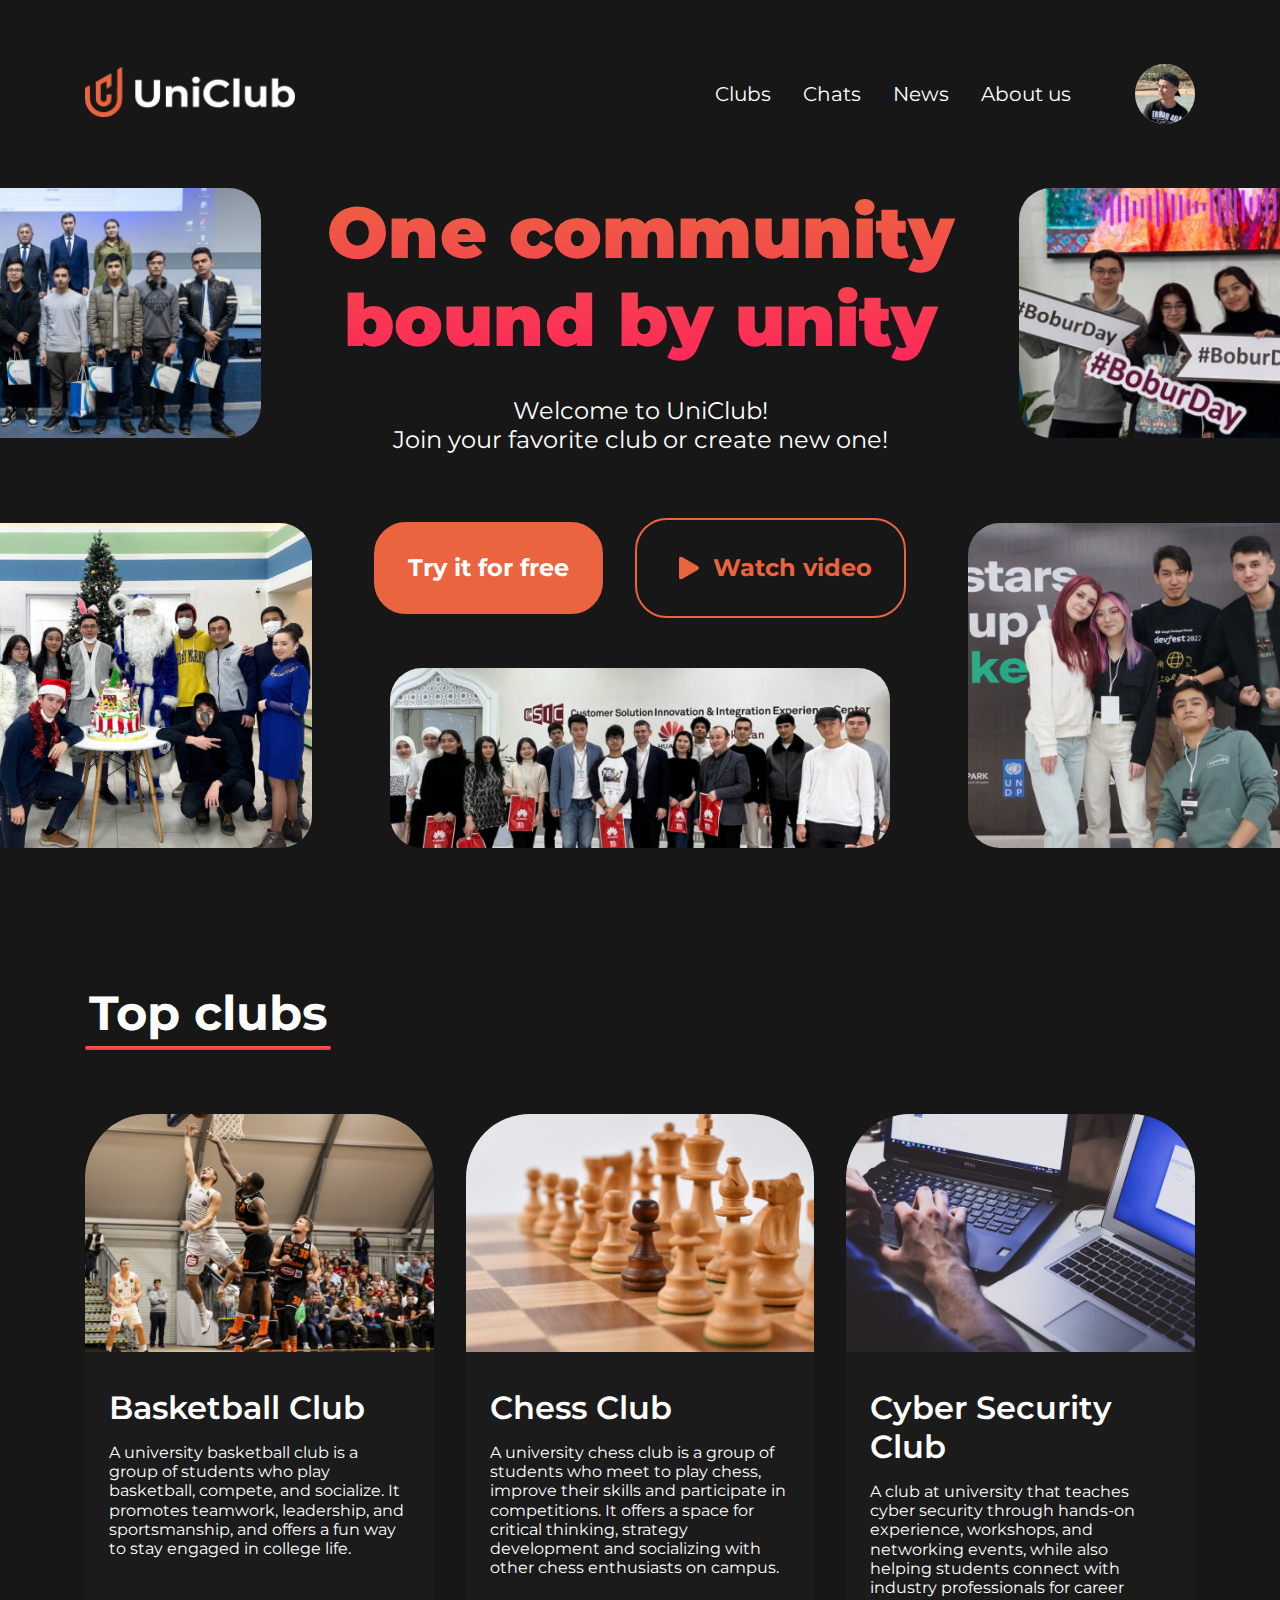
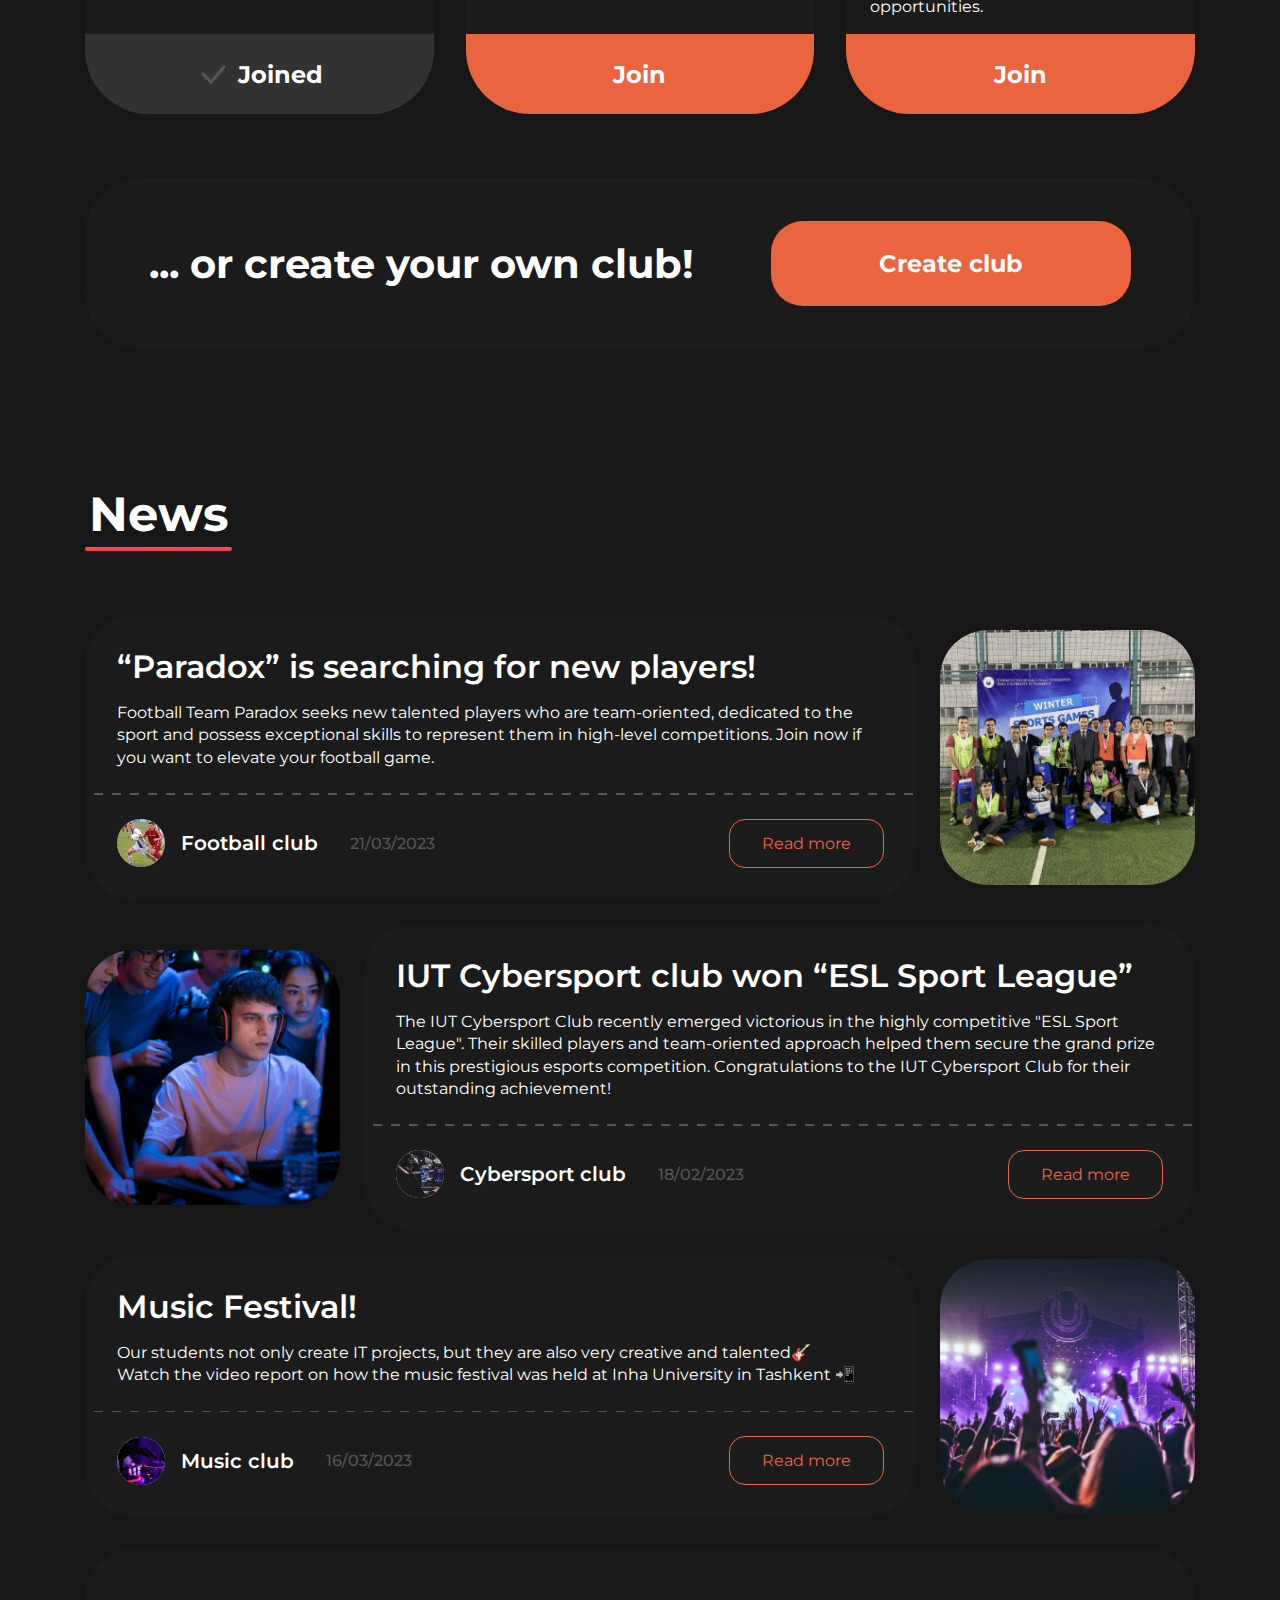
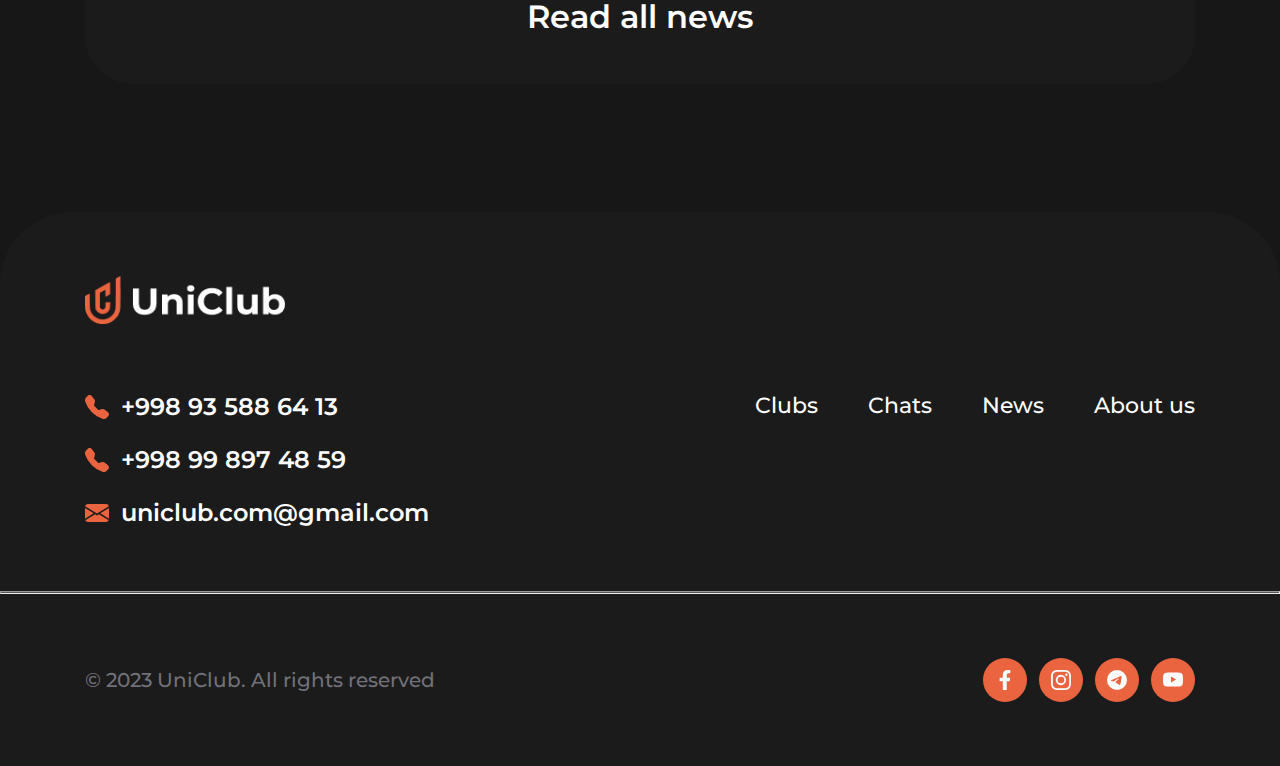
==== commit 9e538d3e: "media css was added and video size was adjusted" ====
--- a/index.html
+++ b/index.html
@@ -8,6 +8,7 @@
     <title>UniClub / Main</title>
     <link rel="stylesheet" href="css/base.css">
     <link rel="stylesheet" href="css/style.css">
+    <link rel="stylesheet" href="css/media.css">
     <script defer src="scripts/video.js"></script>
     <script defer src="scripts/script.js"></script>
 </head>
--- a/css/style.css
+++ b/css/style.css
@@ -264,7 +264,7 @@
     width: 480px;
     height: 266px;
     top: 0;
-    left: -130px;
+    left: -8%;
     left: -8%;
 }
 
@@ -272,14 +272,14 @@
     width: 480px;
     height: 266px;
     top: 0;
-    right: -130px;
+    right: -8%;
 }
 
 .intro-img5 {
     width: 500px;
     height: 365px;
     bottom: 0;
-    left: -80px;
+    left:-6%;
 }
 
 .intro-img3 {
@@ -294,7 +294,7 @@
     width: 500px;
     height: 365px;
     bottom: 0;
-    right: -80px;
+    right:-6%;
 }
 
 
@@ -707,21 +707,21 @@
     width: 480px;
     height: 266px;
     top: 0;
-    left: -130px;
+    left: -8%;
 }
 
 .who-img4 {
     width: 480px;
     height: 266px;
     top: 0;
-    right: -130px;
+    right: -8%;
 }
 
 .who-img5 {
     width: 500px;
     height: 365px;
     bottom: 0;
-    left: -80px;
+    left:-6%;
 }
 
 .who-img3 {
@@ -736,7 +736,7 @@
     width: 500px;
     height: 365px;
     bottom: 0;
-    right: -80px;
+    right:-6%;
 }
 
 /* section.who end */
--- a/css/media.css
+++ b/css/media.css
@@ -0,0 +1,55 @@
+@media (max-width: 1400px) {
+    /* PAGE MAIN start */
+    /* section.intro start */
+
+    .intro-img1 {
+        /* width: 480px;
+        height: 266px; 
+        left: -8%; */
+        width: 440px;
+        height: 250px;
+        left: -14%;
+    }
+
+    .intro-img4 {
+        /* width: 480px;
+        height: 266px;
+        right: -8%; */
+        width: 440px;
+        height: 250px;
+        right: -14%;
+    }
+
+    .intro-img5 {
+        /* width: 500px;
+        height: 365px;
+        left: -6%; */
+        width: 440px;
+        height: 325px;
+        left: -10%;
+    }
+
+    .intro-img2 {
+        /* width: 500px;
+        height: 365px;
+        left: -6%; */
+        width: 440px;
+        height: 325px;
+        right: -10%;
+    }
+
+    .intro-img3 {
+        /* width: 580px;
+        height: 200px; */
+        width: 500px;
+        height: 180px;
+    }
+
+    .intro-content {
+        /* padding-bottom: 300px; */
+        padding-bottom: 230px;
+    }
+
+    /* section.intro end */
+    /* PAGE MAIN end */
+}
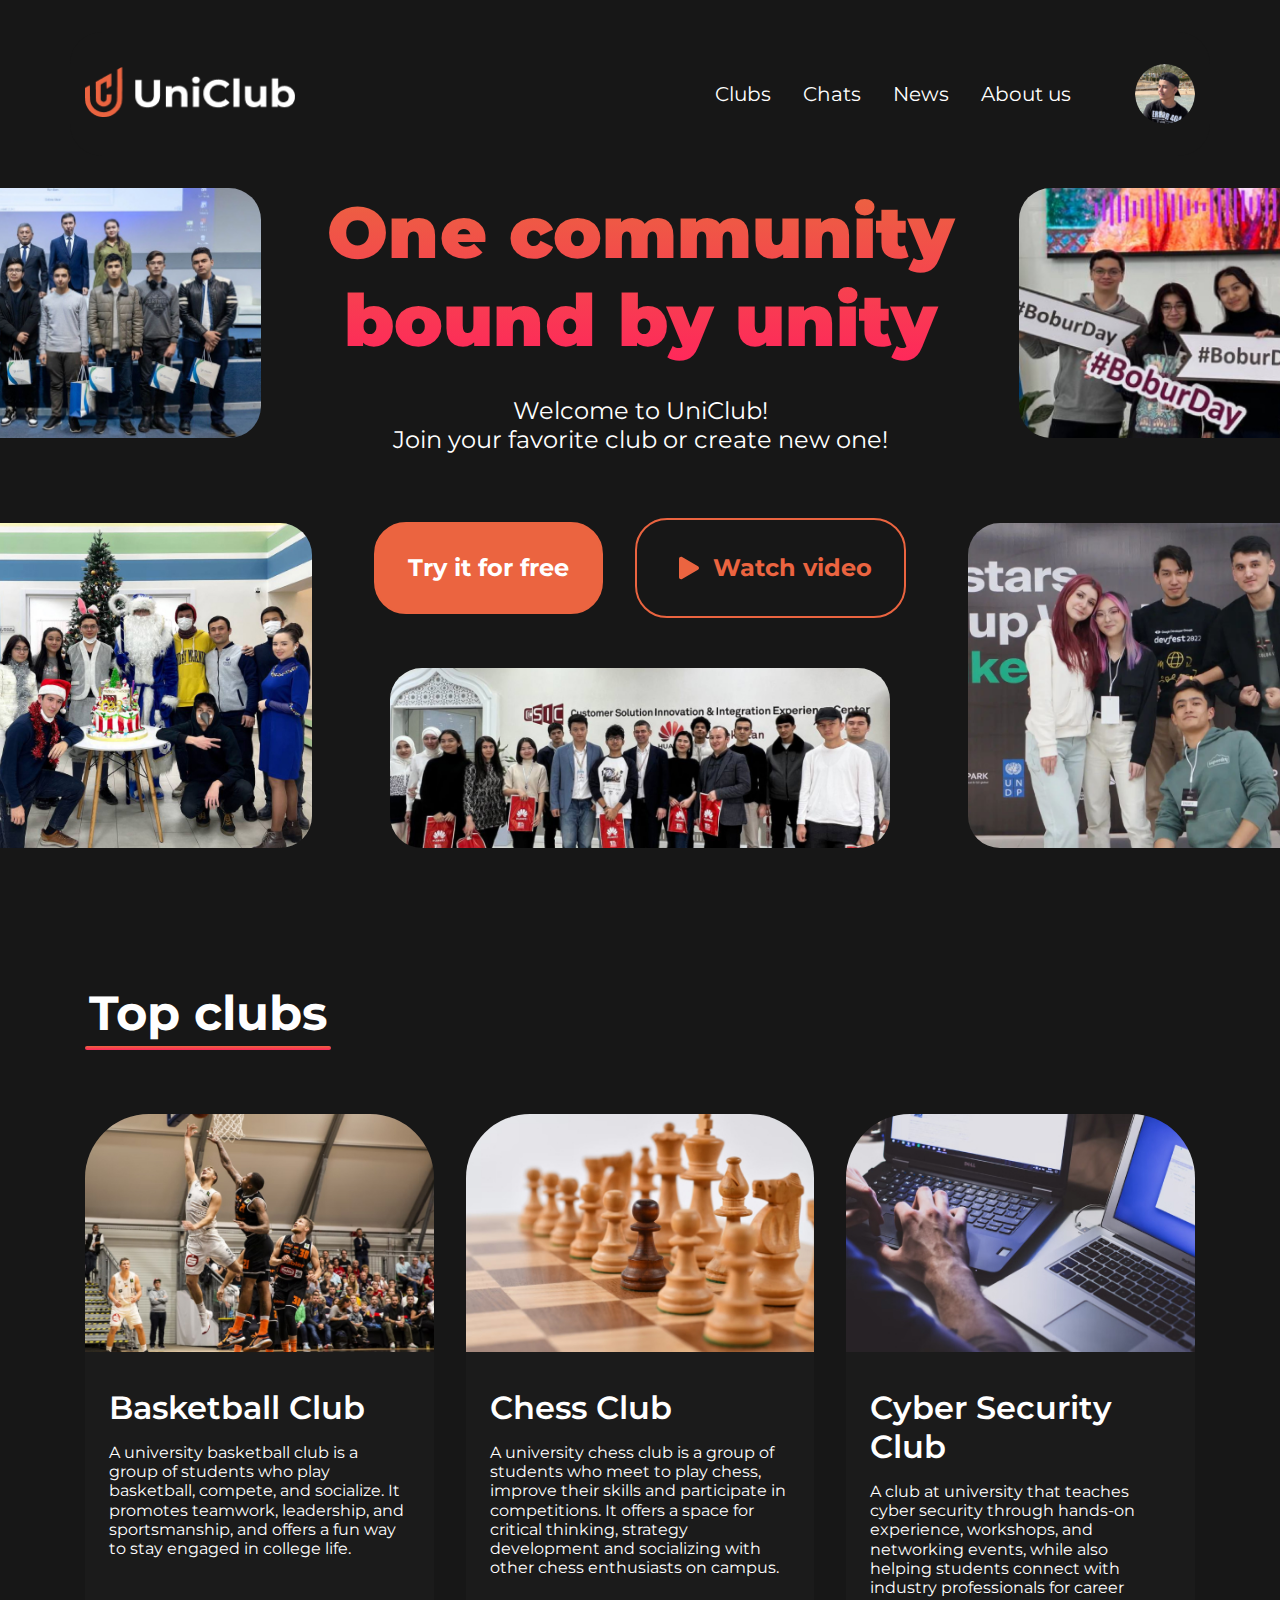
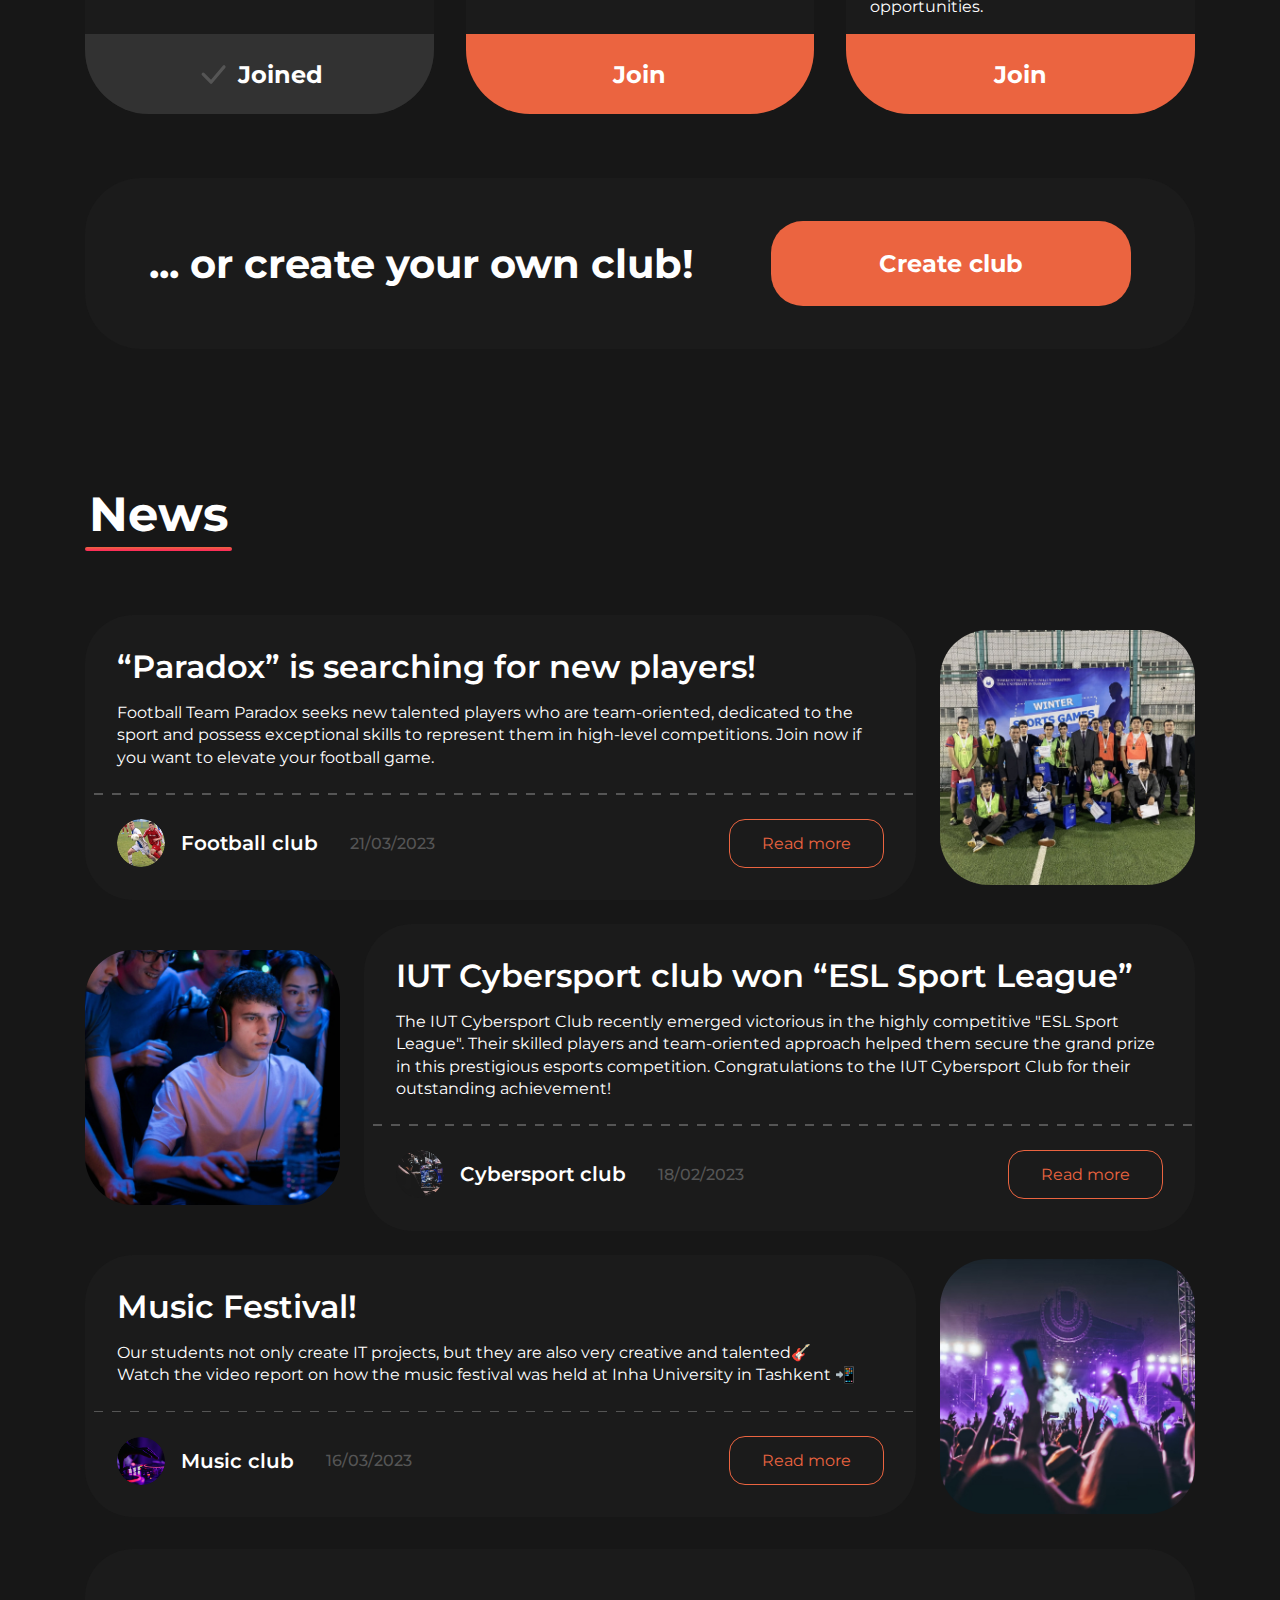
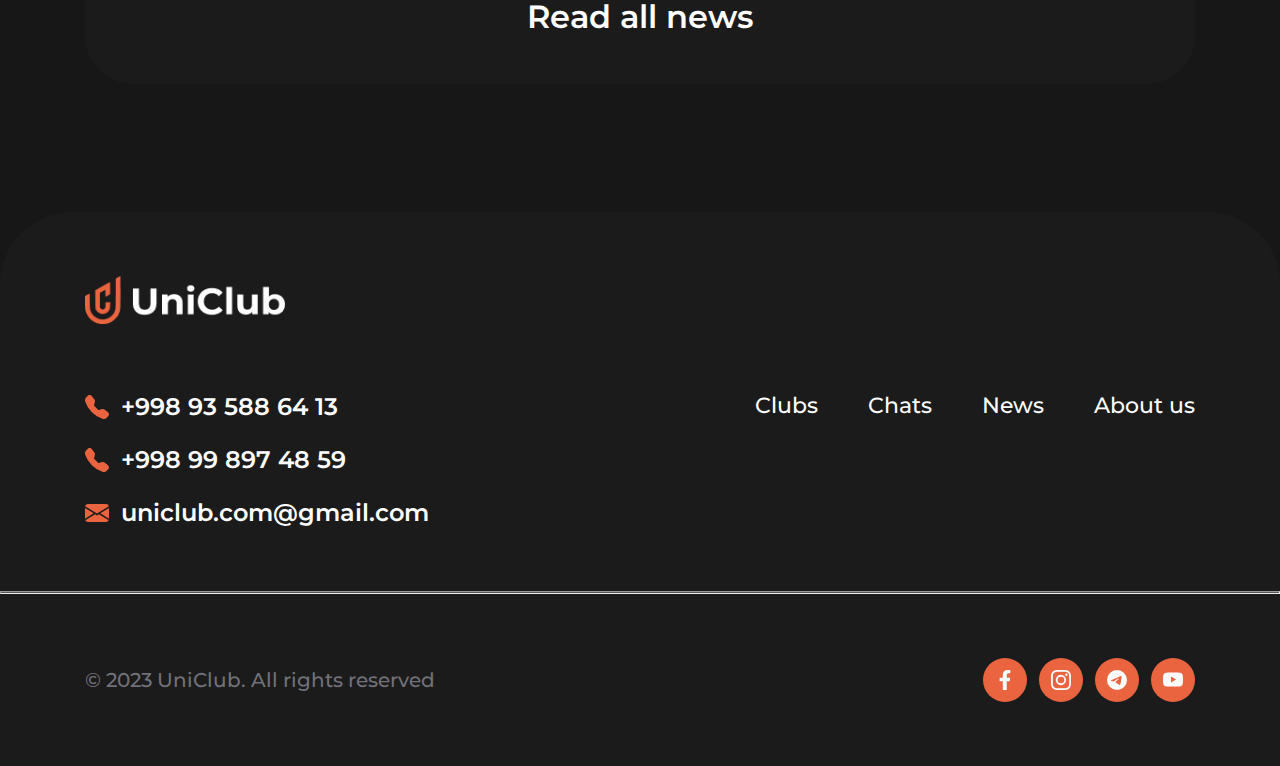
==== commit 5e0d866d: "1.Replace jpg photos to png.  2.Added some content created by Feruz to news section.  3.Made navigat" ====
--- a/index.html
+++ b/index.html
@@ -101,7 +101,7 @@
                 </ul>
 
                 <a class="nav-user__profile" href="#!">
-                    <img src="images/team-photos/team-6.jpg" alt="">
+                    <img src="images/team-photos/team-6.png" alt="">
                 </a>
             </div>
 
@@ -215,7 +215,7 @@
                             <div>
                                 <div class="main_news-post__info">
                                     <div class="main_news-post__club">
-                                        <img src="images/post-photos/profile-1.jpg" alt="">
+                                        <img src="images/post-photos/profile-1.png" alt="">
                                         <p class="main_news-post__name">Football club</p>
                                         <p class="main_news-post__date">21/03/2023</p>
                                     </div>
@@ -247,7 +247,7 @@
                             <div>
                                 <div class="main_news-post__info">
                                     <div class="main_news-post__club">
-                                        <img src="images/post-photos/profile-2.jpg" alt="">
+                                        <img src="images/post-photos/profile-2.png" alt="">
                                         <p class="main_news-post__name">Cybersport club</p>
                                         <p class="main_news-post__date">18/02/2023</p>
                                     </div>
@@ -275,7 +275,7 @@
                             <div>
                                 <div class="main_news-post__info">
                                     <div class="main_news-post__club">
-                                        <img src="images/post-photos/profile-3.jpg" alt="">
+                                        <img src="images/post-photos/profile-3.png" alt="">
                                         <p class="main_news-post__name">Music club</p>
                                         <p class="main_news-post__date">16/03/2023</p>
                                     </div>
--- a/css/style.css
+++ b/css/style.css
@@ -1,12 +1,33 @@
 /* header start */
 .header {
-    padding: var(--indent-md) 0;
+    padding: var(--indent-sm) 0;
+    z-index: 1;
+    transition: .3s;
+}
+
+.header.fixed {
+    position: sticky;
+    top: 0;
+}
+
+.header.hide {
+    transition: .5s;
+    transform: translateY(-100%);
+    visibility: hidden;
 }
 
 .nav {
     display: flex;
     align-items: center;
     justify-content: space-between;
+    background: var(--main);
+    border-radius: 32px;
+    padding: 32px 0;
+    transition: .1s;
+}
+
+.header.fixed > .nav {
+    box-shadow: #303030b5 0px 0px 16px;
 }
 
 .nav-logo img {
--- a/css/media.css
+++ b/css/media.css
@@ -1,55 +1,44 @@
 @media (max-width: 1400px) {
-    /* PAGE MAIN start */
-    /* section.intro start */
+    /* section.intro & section.who start */
 
-    .intro-img1 {
-        /* width: 480px;
-        height: 266px; 
-        left: -8%; */
+    .intro-img1,
+    .who-img1 {
         width: 440px;
         height: 250px;
         left: -14%;
     }
 
-    .intro-img4 {
-        /* width: 480px;
-        height: 266px;
-        right: -8%; */
+    .intro-img4,
+    .who-img4 {
         width: 440px;
         height: 250px;
         right: -14%;
     }
 
-    .intro-img5 {
-        /* width: 500px;
-        height: 365px;
-        left: -6%; */
+    .intro-img5,
+    .who-img5 {
         width: 440px;
         height: 325px;
         left: -10%;
     }
 
-    .intro-img2 {
-        /* width: 500px;
-        height: 365px;
-        left: -6%; */
+    .intro-img2,
+    .who-img2 {
         width: 440px;
         height: 325px;
         right: -10%;
     }
 
-    .intro-img3 {
-        /* width: 580px;
-        height: 200px; */
+    .intro-img3,
+    .who-img3 {
         width: 500px;
         height: 180px;
     }
 
-    .intro-content {
-        /* padding-bottom: 300px; */
+    .intro-content,
+    .who-content {
         padding-bottom: 230px;
     }
 
-    /* section.intro end */
-    /* PAGE MAIN end */
+    /* section.intro & section.who end */
 }
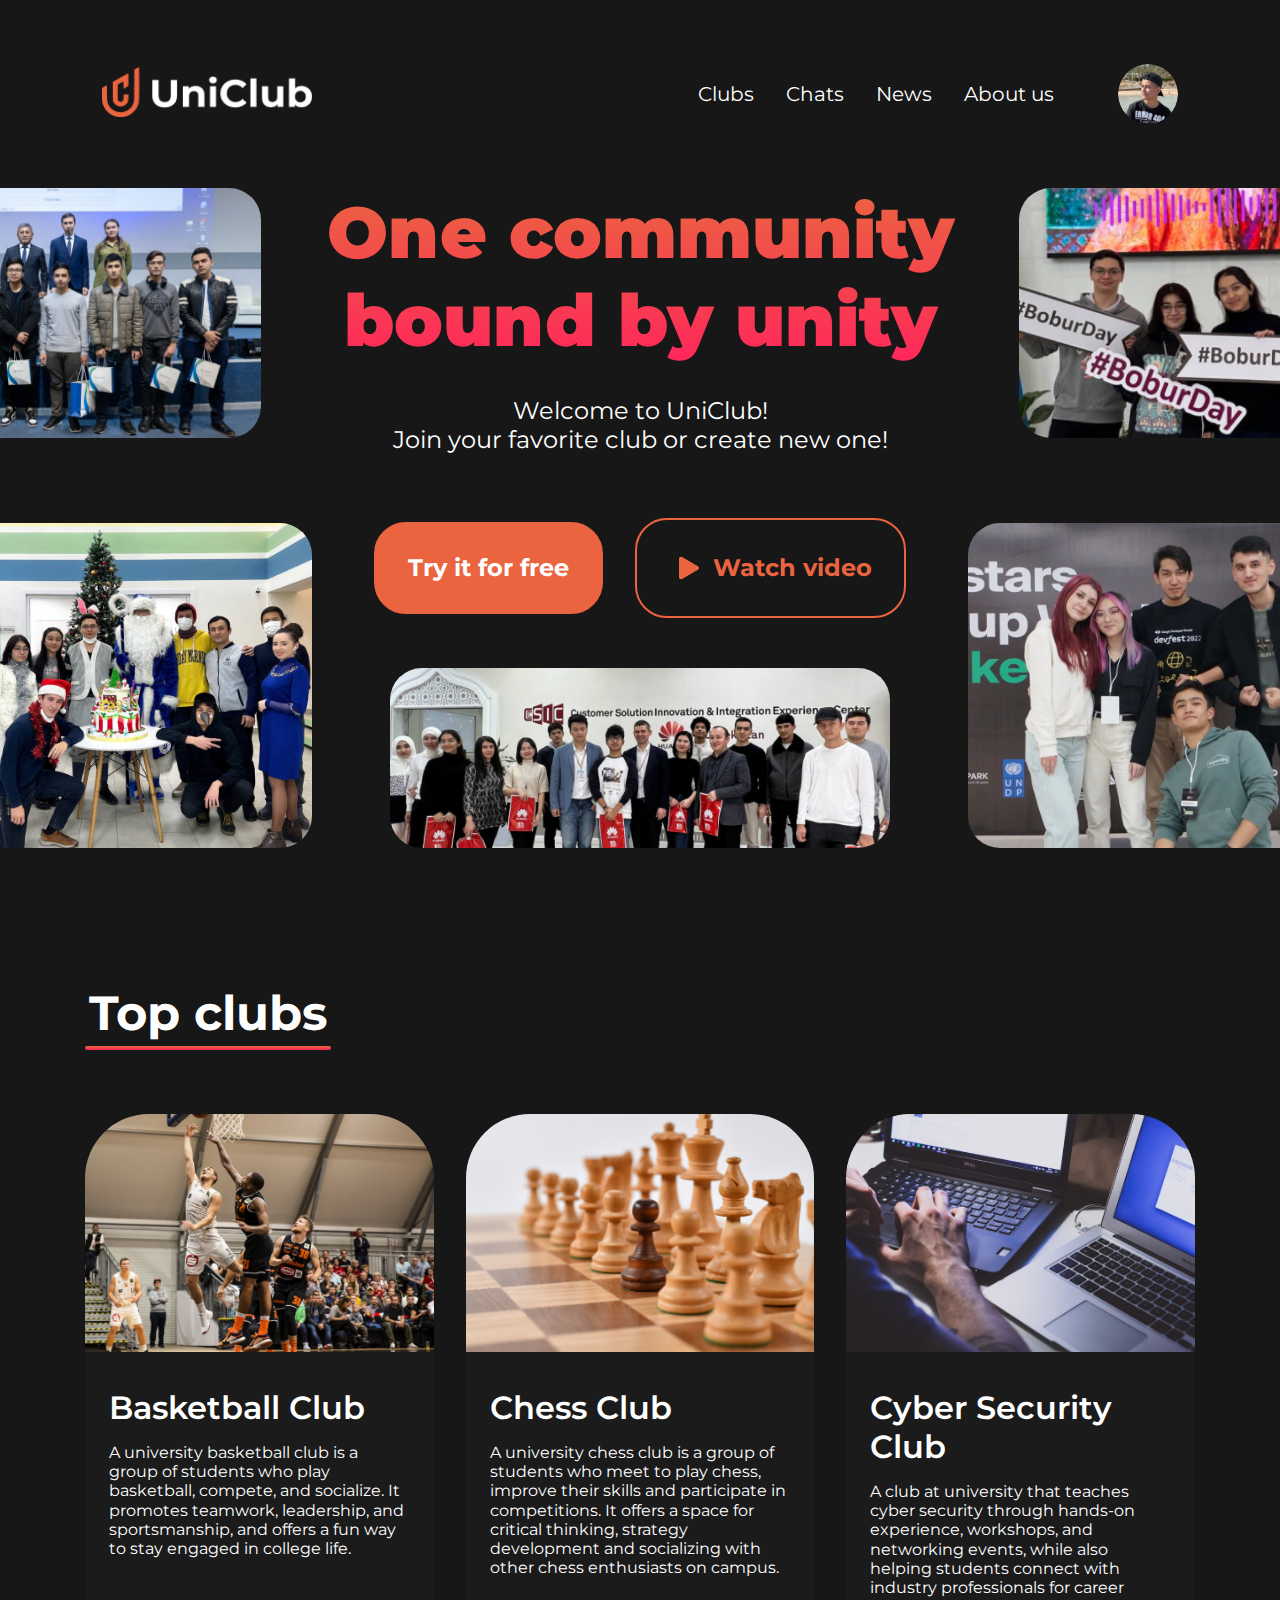
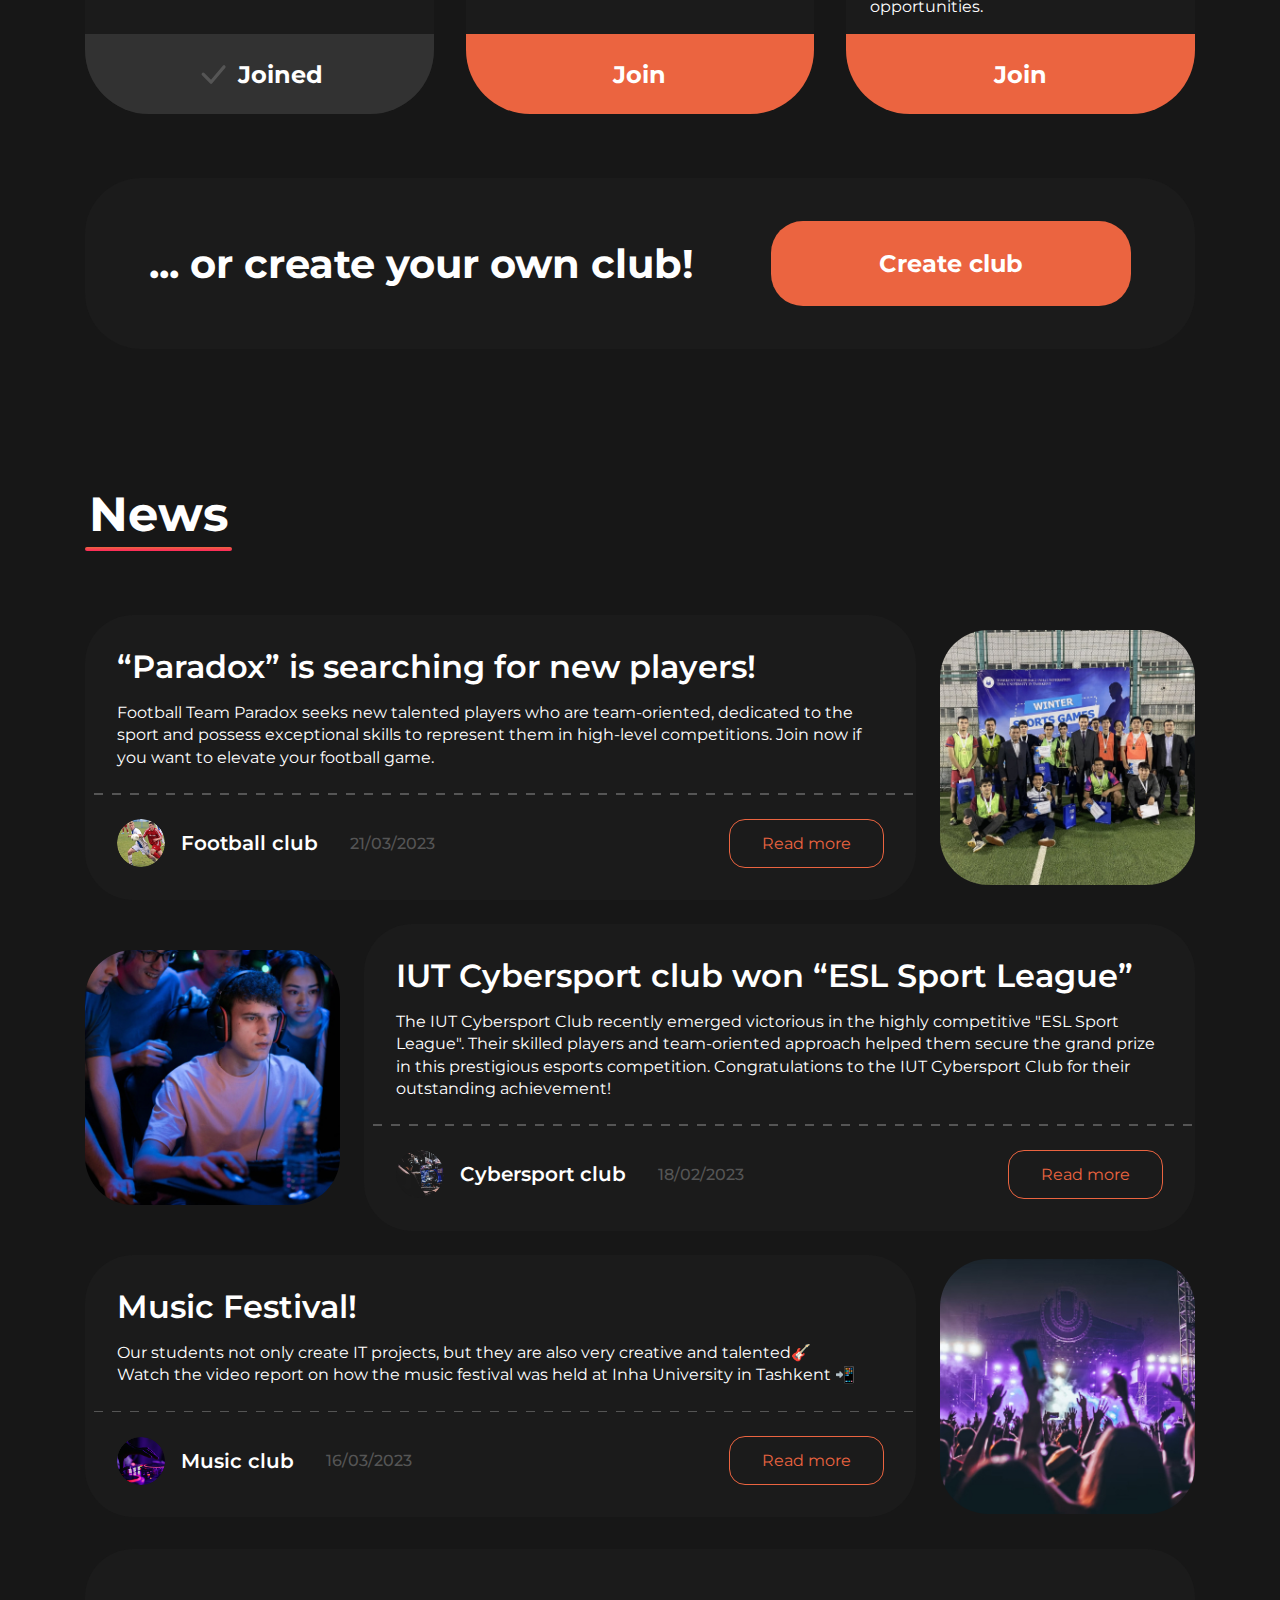
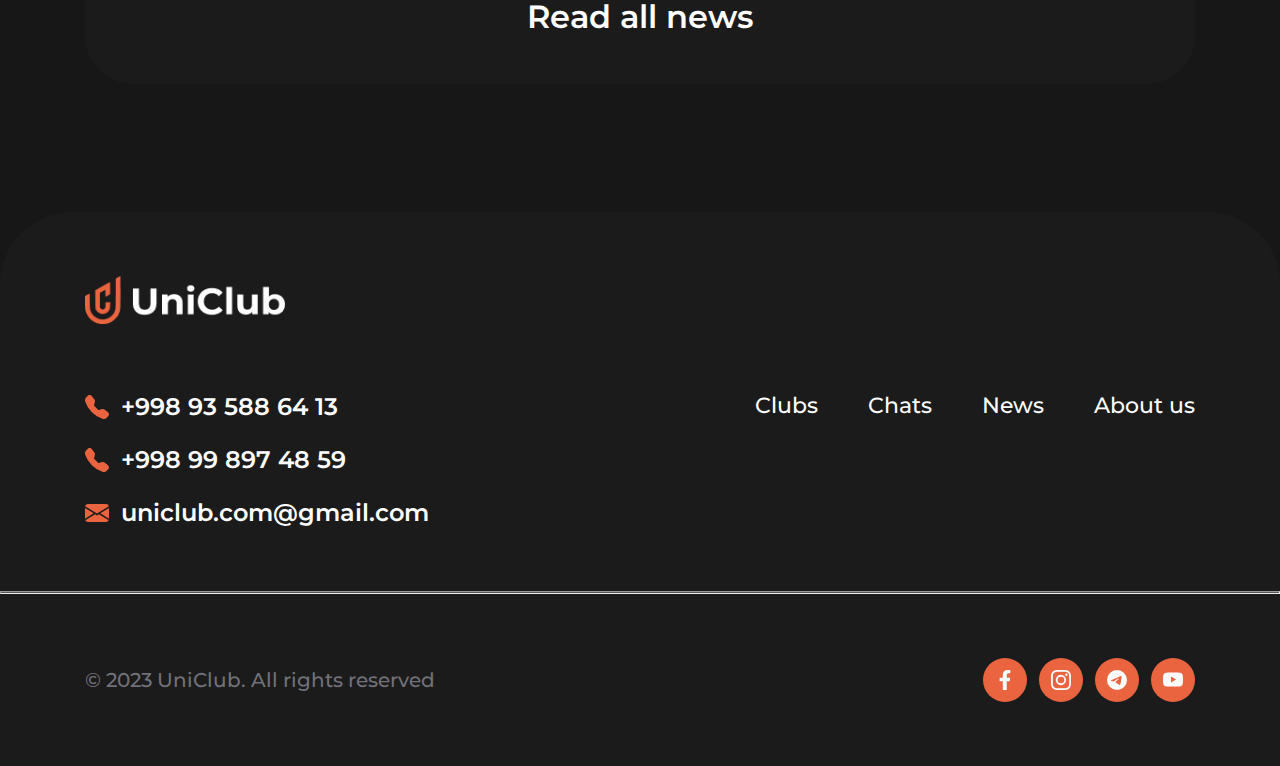
==== commit 409cb37c: "1.Added left&right paddings to navigation  2.Changed the links in footer (for tg&inst)  3.Adjusted v" ====
--- a/index.html
+++ b/index.html
@@ -132,7 +132,7 @@
                 <img class="intro-img5" src="images/intro-photos/intro5.jpg" alt="">
             </div>
             <div class="video-overlay hidden">
-                <div class="video">
+                <div class="video" data-video-src="https://www.youtube.com/embed/EDIFIBFRoXA">
                 </div>
 
                 <button class="video-close">
@@ -336,12 +336,12 @@
                             <use href="#icon-facebook"></use>
                         </svg>
                     </a>
-                    <a href="#!">
+                    <a href="https://www.instagram.com/uniclubiut/">
                         <svg width="20px" height="20px">
                             <use href="#icon-instagram"></use>
                         </svg>
                     </a>
-                    <a href="#!">
+                    <a href="https://t.me/uniclubiut">
                         <svg width="20px" height="20px">
                             <use href="#icon-telegram"></use>
                         </svg>
--- a/css/style.css
+++ b/css/style.css
@@ -22,7 +22,7 @@
     justify-content: space-between;
     background: var(--main);
     border-radius: 32px;
-    padding: 32px 0;
+    padding: 32px !important;
     transition: .1s;
 }
 
